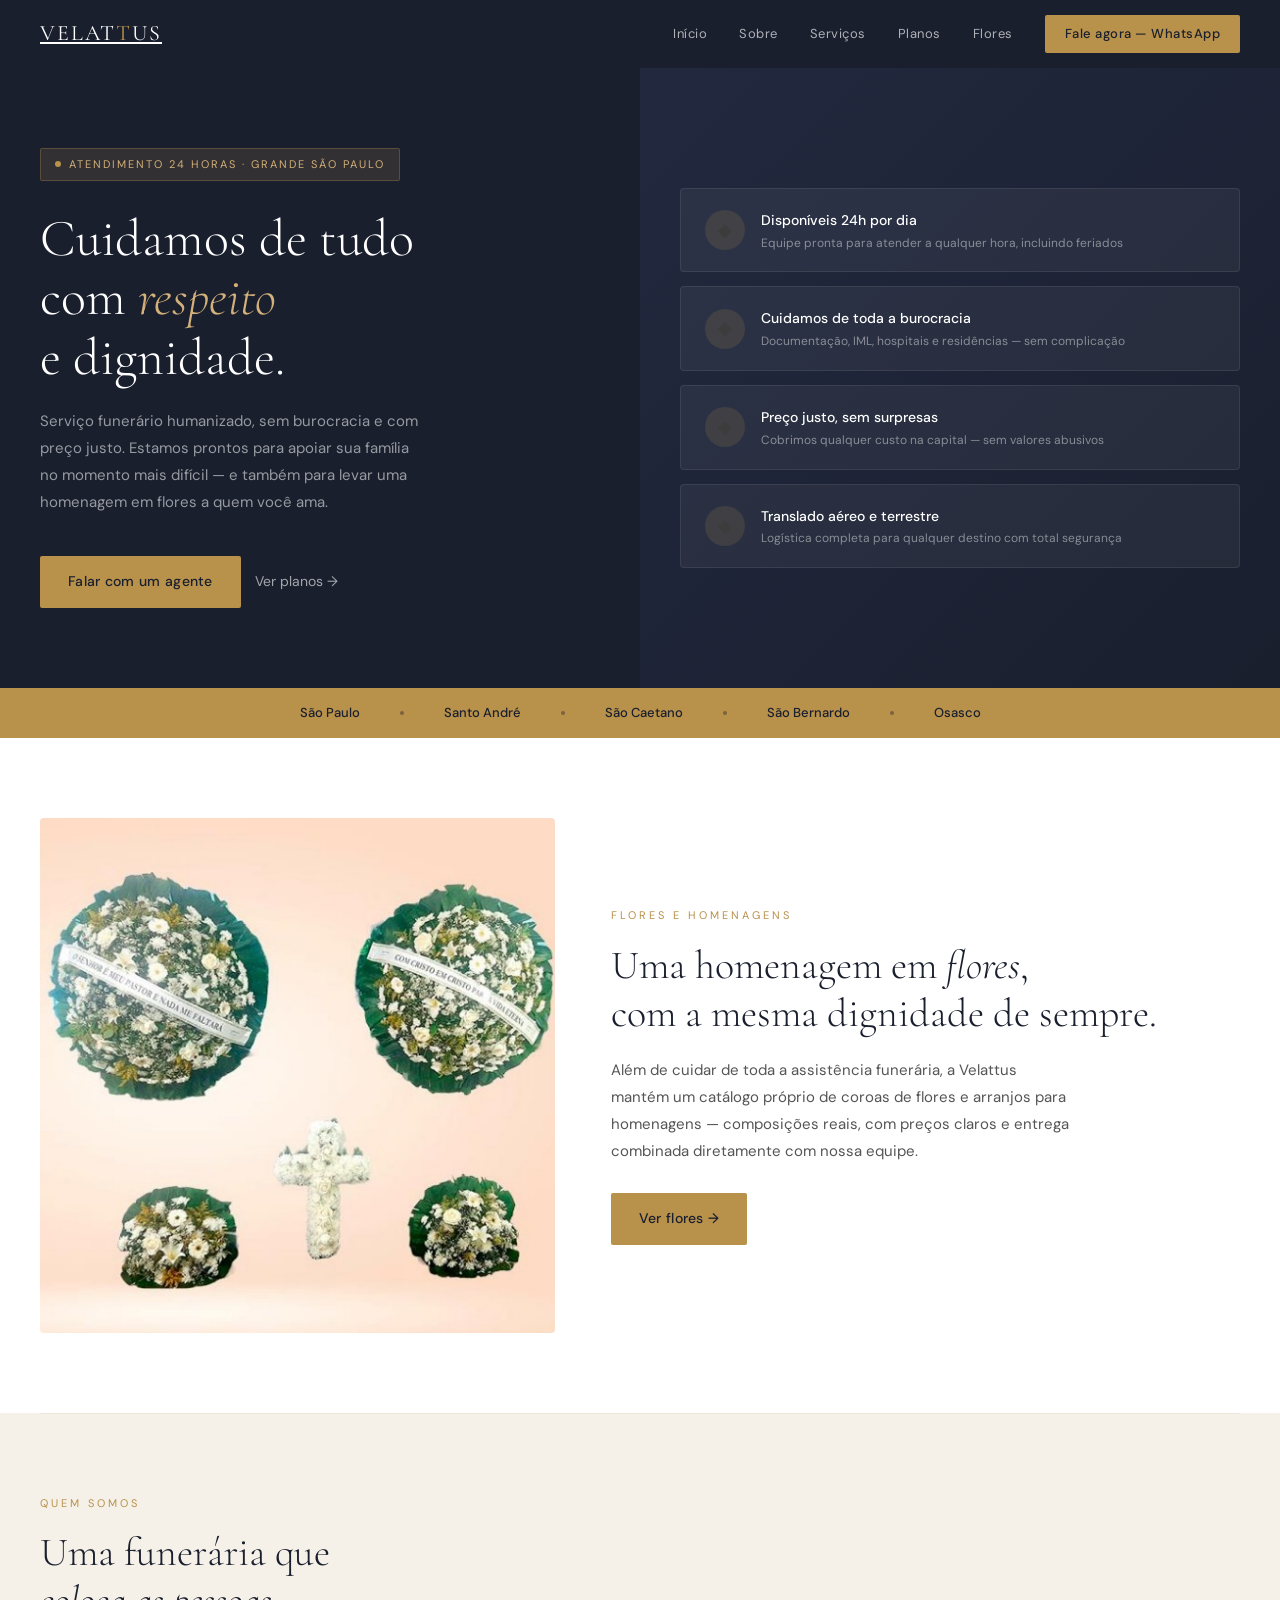
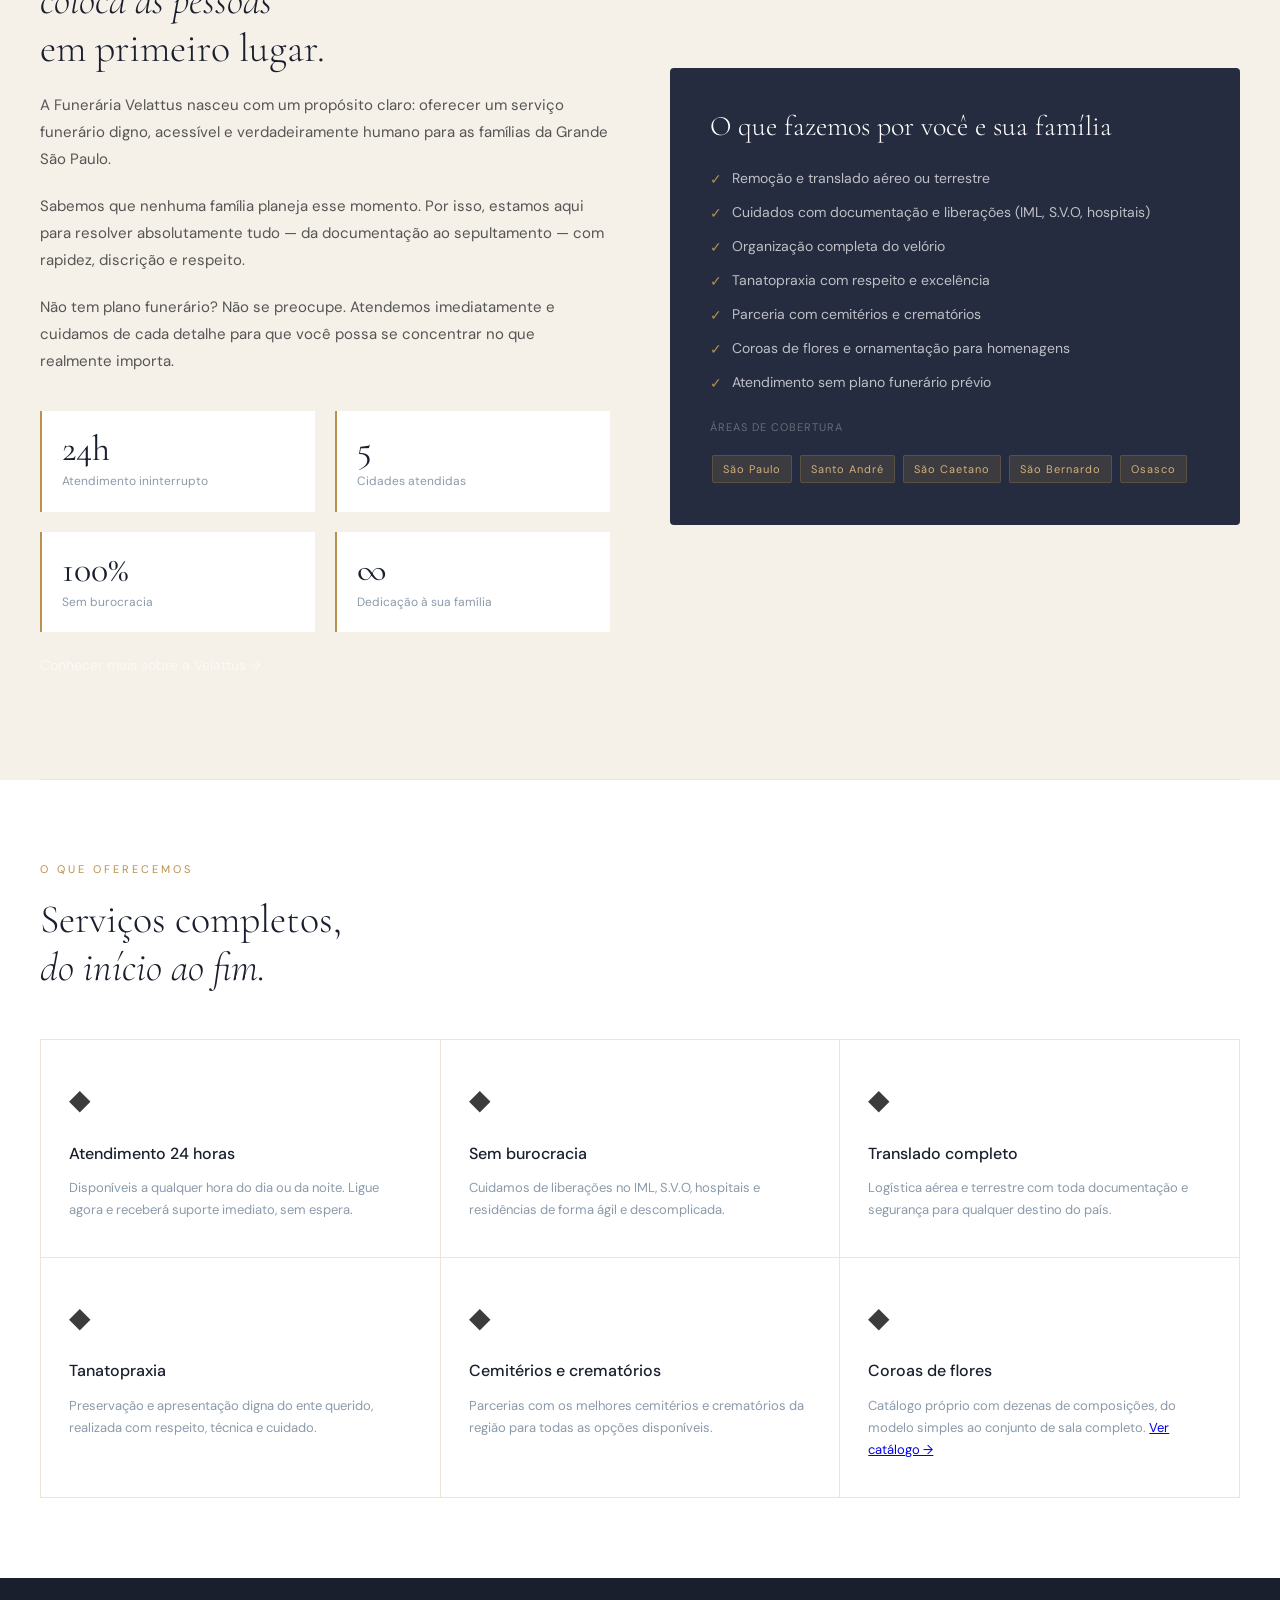
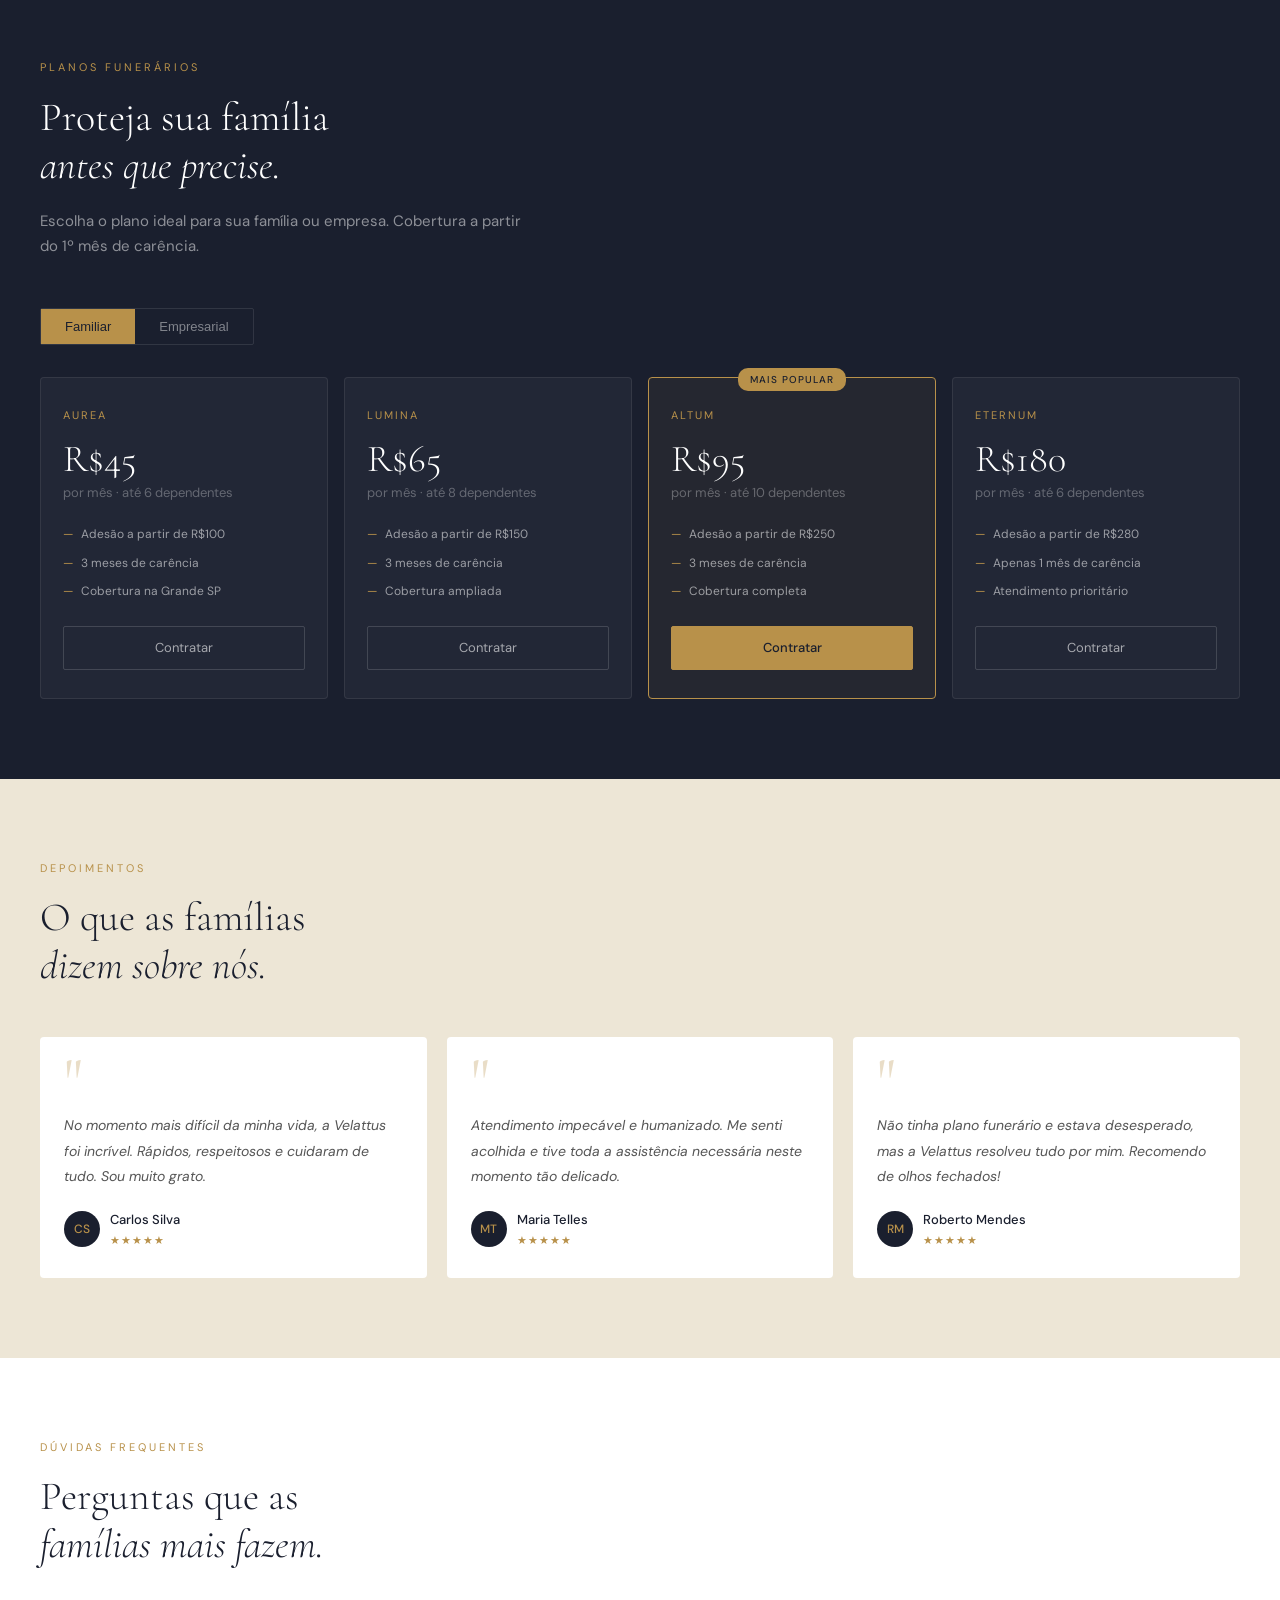
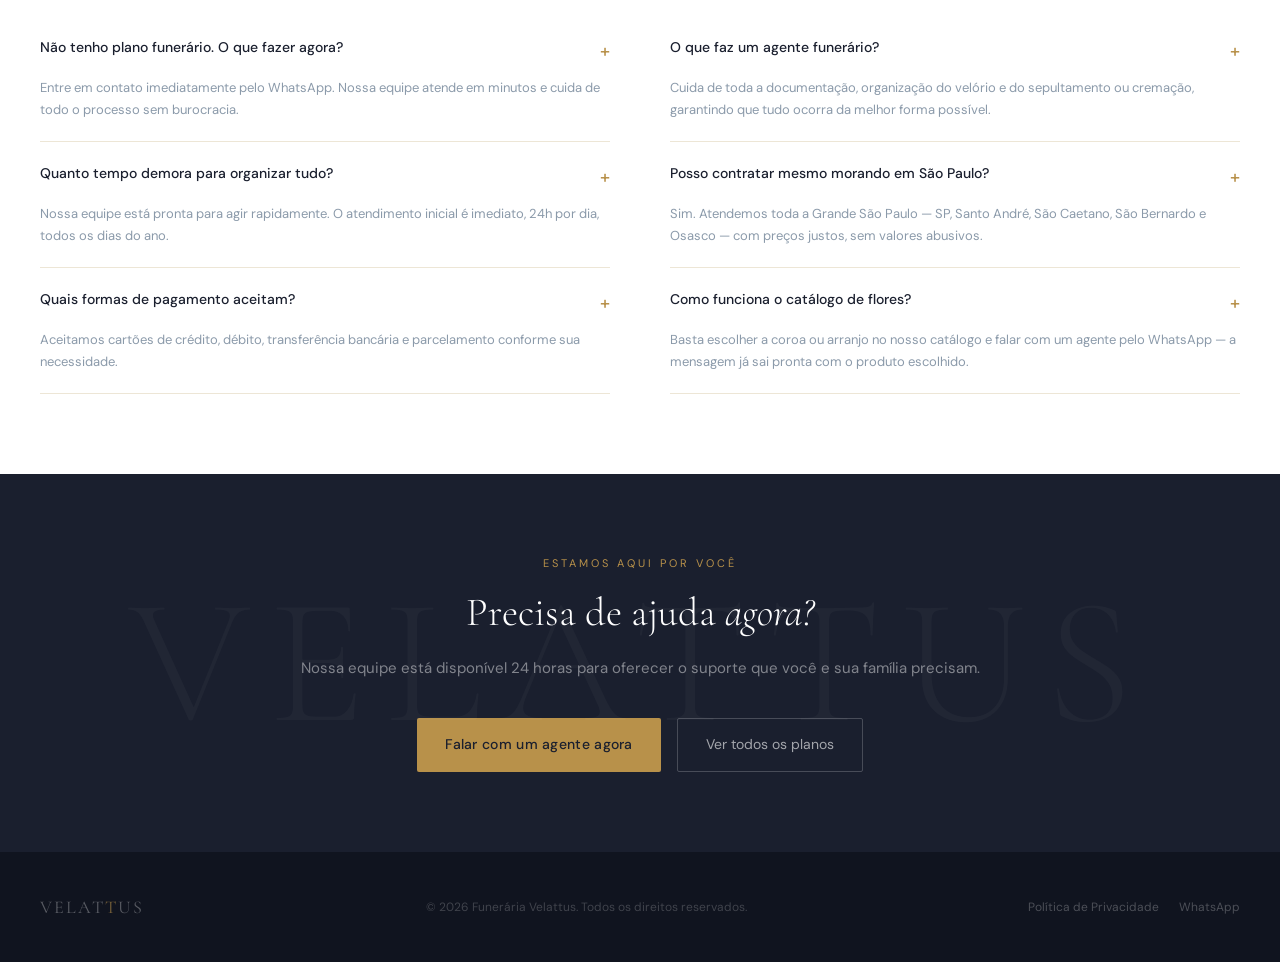
==== index.html @ 04f64bbe "Site Velattus (versão estática)" ====
<!DOCTYPE html>
<html lang="pt-BR">
<head>
  <meta charset="UTF-8">
  <meta name="viewport" content="width=device-width, initial-scale=1.0">
  <link rel="icon" href="/favicon.svg" type="image/svg+xml">
  <title>Funerária Velattus — Assistência Funerária e Flores para Homenagens</title>
  <meta name="description" content="Funerária Velattus: assistência funerária humanizada 24h na Grande São Paulo e catálogo profissional de coroas de flores e homenagens.">
  <link href="https://fonts.googleapis.com/css2?family=Cormorant+Garamond:ital,wght@0,300;0,400;0,500;1,300;1,400&family=DM+Sans:wght@300;400;500&display=swap" rel="stylesheet">
  <link rel="stylesheet" href="style.css">
</head>
<body>

<!-- ==============================
     NAV
     ============================== -->
<nav>
  <a href="index.html" class="nav-logo">Velat<span>t</span>us</a>
  <button class="nav-toggle" aria-label="Abrir menu">☰</button>
  <section class="nav-links">
    <a href="index.html" class="active">Início</a>
    <a href="sobre.html">Sobre</a>
    <a href="index.html#servicos">Serviços</a>
    <a href="index.html#planos">Planos</a>
    <a href="catalogo.html">Flores</a>
    <a href="https://api.whatsapp.com/send/?phone=5511934868348&text=Ol%C3%A1!%20Preciso%20de%20um%20servi%C3%A7o%20funer%C3%A1rio."
       class="nav-cta js-whatsapp" data-numero="principal" data-msg="Olá! Preciso de um serviço funerário.">Fale agora — WhatsApp</a>
  </section>
</nav>

<!-- ==============================
     HERO
     ============================== -->
<section class="hero">
  <section class="hero-left">
    <section class="hero-badge">Atendimento 24 horas · Grande São Paulo</section>
    <h1>Cuidamos de tudo<br>com <em>respeito</em><br>e dignidade.</h1>
    <p class="hero-sub">Serviço funerário humanizado, sem burocracia e com preço justo. Estamos prontos para apoiar sua família no momento mais difícil — e também para levar uma homenagem em flores a quem você ama.</p>
    <section class="hero-actions">
      <a href="https://api.whatsapp.com/send/?phone=5511934868348&text=Ol%C3%A1!%20Preciso%20de%20um%20servi%C3%A7o%20funer%C3%A1rio."
         class="btn-primary js-whatsapp" data-numero="principal" data-msg="Olá! Preciso de um serviço funerário.">
        Falar com um agente
      </a>
      <a href="#planos" class="btn-ghost">Ver planos →</a>
    </section>
  </section>
  <section class="hero-right">
    <section class="info-card">
      <section class="icon">◆</section>
      <section>
        <h4>Disponíveis 24h por dia</h4>
        <p>Equipe pronta para atender a qualquer hora, incluindo feriados</p>
      </section>
    </section>
    <section class="info-card">
      <section class="icon">◆</section>
      <section>
        <h4>Cuidamos de toda a burocracia</h4>
        <p>Documentação, IML, hospitais e residências — sem complicação</p>
      </section>
    </section>
    <section class="info-card">
      <section class="icon">◆</section>
      <section>
        <h4>Preço justo, sem surpresas</h4>
        <p>Cobrimos qualquer custo na capital — sem valores abusivos</p>
      </section>
    </section>
    <section class="info-card">
      <section class="icon">◆</section>
      <section>
        <h4>Translado aéreo e terrestre</h4>
        <p>Logística completa para qualquer destino com total segurança</p>
      </section>
    </section>
  </section>
</section>

<!-- ==============================
     STRIP — Cidades atendidas
     ============================== -->
<section class="strip">
  <section class="strip-item">São Paulo</section>
  <section class="strip-dot"></section>
  <section class="strip-item">Santo André</section>
  <section class="strip-dot"></section>
  <section class="strip-item">São Caetano</section>
  <section class="strip-dot"></section>
  <section class="strip-item">São Bernardo</section>
  <section class="strip-dot"></section>
  <section class="strip-item">Osasco</section>
</section>

<!-- ==============================
     DESTAQUE — FLORES E HOMENAGENS
     ============================== -->
<section class="section flores-destaque">
  <section class="flores-destaque-grid">
    <section class="flores-destaque-img">
      <img src="imagens/conjuntoluxo.jpeg" alt="Coroa de flores Velattus, composição Conjunto Luxo">
    </section>
    <section class="flores-destaque-text">
      <span class="section-label">Flores e homenagens</span>
      <h2 class="section-title">Uma homenagem em <em>flores</em>,<br>com a mesma dignidade de sempre.</h2>
      <p>Além de cuidar de toda a assistência funerária, a Velattus mantém um catálogo próprio de coroas de flores e arranjos para homenagens — composições reais, com preços claros e entrega combinada diretamente com nossa equipe.</p>
      <a href="catalogo.html" class="btn-primary">Ver flores →</a>
    </section>
  </section>
</section>

<section class="divider"></section>

<!-- ==============================
     ABOUT
     ============================== -->
<section class="section" id="sobre-resumo">
  <section class="about-grid">
    <section class="about-text">
      <span class="section-label">Quem somos</span>
      <h2 class="section-title">Uma funerária que<br><em>coloca as pessoas</em><br>em primeiro lugar.</h2>
      <p>A Funerária Velattus nasceu com um propósito claro: oferecer um serviço funerário digno, acessível e verdadeiramente humano para as famílias da Grande São Paulo.</p>
      <p>Sabemos que nenhuma família planeja esse momento. Por isso, estamos aqui para resolver absolutamente tudo — da documentação ao sepultamento — com rapidez, discrição e respeito.</p>
      <p>Não tem plano funerário? Não se preocupe. Atendemos imediatamente e cuidamos de cada detalhe para que você possa se concentrar no que realmente importa.</p>
      <section class="about-stats">
        <section class="stat-box">
          <section class="stat-num">24h</section>
          <section class="stat-label">Atendimento ininterrupto</section>
        </section>
        <section class="stat-box">
          <section class="stat-num">5</section>
          <section class="stat-label">Cidades atendidas</section>
        </section>
        <section class="stat-box">
          <section class="stat-num">100%</section>
          <section class="stat-label">Sem burocracia</section>
        </section>
        <section class="stat-box">
          <section class="stat-num">∞</section>
          <section class="stat-label">Dedicação à sua família</section>
        </section>
      </section>
      <p style="margin-top:20px;"><a href="sobre.html" class="btn-ghost">Conhecer mais sobre a Velattus →</a></p>
    </section>
    <section class="about-visual">
      <h3>O que fazemos por você e sua família</h3>
      <ul class="check-list">
        <li>Remoção e translado aéreo ou terrestre</li>
        <li>Cuidados com documentação e liberações (IML, S.V.O, hospitais)</li>
        <li>Organização completa do velório</li>
        <li>Tanatopraxia com respeito e excelência</li>
        <li>Parceria com cemitérios e crematórios</li>
        <li>Coroas de flores e ornamentação para homenagens</li>
        <li>Atendimento sem plano funerário prévio</li>
      </ul>
      <section>
        <section style="font-size:11px; color: rgba(255,255,255,0.3); letter-spacing: 1px; text-transform: uppercase; margin-bottom: 10px;">Áreas de cobertura</section>
        <section class="areas">
          <span class="coverage-tag">São Paulo</span>
          <span class="coverage-tag">Santo André</span>
          <span class="coverage-tag">São Caetano</span>
          <span class="coverage-tag">São Bernardo</span>
          <span class="coverage-tag">Osasco</span>
        </section>
      </section>
    </section>
  </section>
</section>

<section class="divider"></section>

<!-- ==============================
     SERVICES
     ============================== -->
<section class="section services" id="servicos">
  <span class="section-label">O que oferecemos</span>
  <h2 class="section-title">Serviços completos,<br><em>do início ao fim.</em></h2>
  <section class="services-grid">
    <section class="service-card">
      <span class="service-icon">◆</span>
      <h4>Atendimento 24 horas</h4>
      <p>Disponíveis a qualquer hora do dia ou da noite. Ligue agora e receberá suporte imediato, sem espera.</p>
    </section>
    <section class="service-card">
      <span class="service-icon">◆</span>
      <h4>Sem burocracia</h4>
      <p>Cuidamos de liberações no IML, S.V.O, hospitais e residências de forma ágil e descomplicada.</p>
    </section>
    <section class="service-card">
      <span class="service-icon">◆</span>
      <h4>Translado completo</h4>
      <p>Logística aérea e terrestre com toda documentação e segurança para qualquer destino do país.</p>
    </section>
    <section class="service-card">
      <span class="service-icon">◆</span>
      <h4>Tanatopraxia</h4>
      <p>Preservação e apresentação digna do ente querido, realizada com respeito, técnica e cuidado.</p>
    </section>
    <section class="service-card">
      <span class="service-icon">◆</span>
      <h4>Cemitérios e crematórios</h4>
      <p>Parcerias com os melhores cemitérios e crematórios da região para todas as opções disponíveis.</p>
    </section>
    <section class="service-card">
      <span class="service-icon">◆</span>
      <h4>Coroas de flores</h4>
      <p>Catálogo próprio com dezenas de composições, do modelo simples ao conjunto de sala completo. <a href="catalogo.html">Ver catálogo →</a></p>
    </section>
  </section>
</section>

<!-- ==============================
     PLANS
     ============================== -->
<section class="section plans" id="planos">
  <span class="section-label">Planos funerários</span>
  <h2 class="section-title">Proteja sua família<br><em>antes que precise.</em></h2>
  <p class="plans-intro">Escolha o plano ideal para sua família ou empresa. Cobertura a partir do 1º mês de carência.</p>

  <section class="plans-tabs">
    <button class="tab active" onclick="switchTab('familiar')">Familiar</button>
    <button class="tab" onclick="switchTab('empresarial')">Empresarial</button>
  </section>

  <!-- Planos Familiar -->
  <section id="tab-familiar" class="plans-content active">
    <section class="plans-grid">
      <section class="plan-card">
        <section class="plan-name">Aurea</section>
        <section class="plan-price">R$45</section>
        <section class="plan-period">por mês · até 6 dependentes</section>
        <ul class="plan-features">
          <li>Adesão a partir de R$100</li>
          <li>3 meses de carência</li>
          <li>Cobertura na Grande SP</li>
        </ul>
        <a href="https://api.whatsapp.com/send/?phone=5511980800104&text=Ol%C3%A1!%20Tenho%20interesse%20no%20plano%20Aurea." class="plan-btn js-whatsapp" data-numero="planos" data-msg="Olá! Tenho interesse no plano Aurea.">Contratar</a>
      </section>
      <section class="plan-card">
        <section class="plan-name">Lumina</section>
        <section class="plan-price">R$65</section>
        <section class="plan-period">por mês · até 8 dependentes</section>
        <ul class="plan-features">
          <li>Adesão a partir de R$150</li>
          <li>3 meses de carência</li>
          <li>Cobertura ampliada</li>
        </ul>
        <a href="https://api.whatsapp.com/send/?phone=5511980800104&text=Ol%C3%A1!%20Tenho%20interesse%20no%20plano%20Lumina." class="plan-btn js-whatsapp" data-numero="planos" data-msg="Olá! Tenho interesse no plano Lumina.">Contratar</a>
      </section>
      <section class="plan-card featured">
        <section class="plan-badge">Mais popular</section>
        <section class="plan-name">Altum</section>
        <section class="plan-price">R$95</section>
        <section class="plan-period">por mês · até 10 dependentes</section>
        <ul class="plan-features">
          <li>Adesão a partir de R$250</li>
          <li>3 meses de carência</li>
          <li>Cobertura completa</li>
        </ul>
        <a href="https://api.whatsapp.com/send/?phone=5511980800104&text=Ol%C3%A1!%20Tenho%20interesse%20no%20plano%20Altum." class="plan-btn js-whatsapp" data-numero="planos" data-msg="Olá! Tenho interesse no plano Altum.">Contratar</a>
      </section>
      <section class="plan-card">
        <section class="plan-name">Eternum</section>
        <section class="plan-price">R$180</section>
        <section class="plan-period">por mês · até 6 dependentes</section>
        <ul class="plan-features">
          <li>Adesão a partir de R$280</li>
          <li>Apenas 1 mês de carência</li>
          <li>Atendimento prioritário</li>
        </ul>
        <a href="https://api.whatsapp.com/send/?phone=5511980800104&text=Ol%C3%A1!%20Tenho%20interesse%20no%20plano%20Eternum." class="plan-btn js-whatsapp" data-numero="planos" data-msg="Olá! Tenho interesse no plano Eternum.">Contratar</a>
      </section>
    </section>
  </section>

  <!-- Planos Empresarial -->
  <section id="tab-empresarial" class="plans-content">
    <section class="plans-grid">
      <section class="plan-card featured">
        <section class="plan-badge">Empresarial</section>
        <section class="plan-name">Empresarial</section>
        <section class="plan-price">R$69</section>
        <section class="plan-period">por mês · até 5 dependentes</section>
        <ul class="plan-features">
          <li>3 meses de carência</li>
          <li>Gestão simplificada</li>
          <li>Suporte dedicado à empresa</li>
        </ul>
        <a href="https://api.whatsapp.com/send/?phone=5511980800104&text=Ol%C3%A1!%20Tenho%20interesse%20no%20plano%20Empresarial." class="plan-btn js-whatsapp" data-numero="planos" data-msg="Olá! Tenho interesse no plano Empresarial.">Contratar</a>
      </section>
      <section class="plan-card">
        <section class="plan-name">Bronze</section>
        <section class="plan-price">R$45</section>
        <section class="plan-period">por mês · até 4 dependentes</section>
        <ul class="plan-features">
          <li>Adesão a partir de R$100</li>
          <li>6 meses de carência</li>
          <li>Cobertura básica</li>
        </ul>
        <a href="https://api.whatsapp.com/send/?phone=5511980800104&text=Ol%C3%A1!%20Tenho%20interesse%20no%20plano%20Bronze." class="plan-btn js-whatsapp" data-numero="planos" data-msg="Olá! Tenho interesse no plano Bronze.">Contratar</a>
      </section>
      <section class="plan-card">
        <section class="plan-name">VIP Cremação</section>
        <section class="plan-price">R$250</section>
        <section class="plan-period">por mês · até 4 dependentes</section>
        <ul class="plan-features">
          <li>Sem taxa de adesão</li>
          <li>6 meses de carência</li>
          <li>Cremação incluída</li>
        </ul>
        <a href="https://api.whatsapp.com/send/?phone=5511980800104&text=Ol%C3%A1!%20Tenho%20interesse%20no%20plano%20VIP%20Crema%C3%A7%C3%A3o." class="plan-btn js-whatsapp" data-numero="planos" data-msg="Olá! Tenho interesse no plano VIP Cremação.">Contratar</a>
      </section>
    </section>
  </section>
</section>

<!-- ==============================
     TESTIMONIALS
     ============================== -->
<section class="section testimonials">
  <span class="section-label">Depoimentos</span>
  <h2 class="section-title">O que as famílias<br><em>dizem sobre nós.</em></h2>
  <section class="testimonials-grid">
    <section class="testimonial-card">
      <span class="quote-mark">"</span>
      <p>No momento mais difícil da minha vida, a Velattus foi incrível. Rápidos, respeitosos e cuidaram de tudo. Sou muito grato.</p>
      <section class="testimonial-author">
        <section class="author-avatar">CS</section>
        <section>
          <section class="author-name">Carlos Silva</section>
          <section class="stars">★★★★★</section>
        </section>
      </section>
    </section>
    <section class="testimonial-card">
      <span class="quote-mark">"</span>
      <p>Atendimento impecável e humanizado. Me senti acolhida e tive toda a assistência necessária neste momento tão delicado.</p>
      <section class="testimonial-author">
        <section class="author-avatar">MT</section>
        <section>
          <section class="author-name">Maria Telles</section>
          <section class="stars">★★★★★</section>
        </section>
      </section>
    </section>
    <section class="testimonial-card">
      <span class="quote-mark">"</span>
      <p>Não tinha plano funerário e estava desesperado, mas a Velattus resolveu tudo por mim. Recomendo de olhos fechados!</p>
      <section class="testimonial-author">
        <section class="author-avatar">RM</section>
        <section>
          <section class="author-name">Roberto Mendes</section>
          <section class="stars">★★★★★</section>
        </section>
      </section>
    </section>
  </section>
</section>

<!-- ==============================
     FAQ
     ============================== -->
<section class="section faq">
  <span class="section-label">Dúvidas frequentes</span>
  <h2 class="section-title">Perguntas que as<br><em>famílias mais fazem.</em></h2>
  <section class="faq-grid">
    <section>
      <section class="faq-item">
        <section class="faq-q">Não tenho plano funerário. O que fazer agora?</section>
        <section class="faq-a">Entre em contato imediatamente pelo WhatsApp. Nossa equipe atende em minutos e cuida de todo o processo sem burocracia.</section>
      </section>
      <section class="faq-item">
        <section class="faq-q">Quanto tempo demora para organizar tudo?</section>
        <section class="faq-a">Nossa equipe está pronta para agir rapidamente. O atendimento inicial é imediato, 24h por dia, todos os dias do ano.</section>
      </section>
      <section class="faq-item">
        <section class="faq-q">Quais formas de pagamento aceitam?</section>
        <section class="faq-a">Aceitamos cartões de crédito, débito, transferência bancária e parcelamento conforme sua necessidade.</section>
      </section>
    </section>
    <section>
      <section class="faq-item">
        <section class="faq-q">O que faz um agente funerário?</section>
        <section class="faq-a">Cuida de toda a documentação, organização do velório e do sepultamento ou cremação, garantindo que tudo ocorra da melhor forma possível.</section>
      </section>
      <section class="faq-item">
        <section class="faq-q">Posso contratar mesmo morando em São Paulo?</section>
        <section class="faq-a">Sim. Atendemos toda a Grande São Paulo — SP, Santo André, São Caetano, São Bernardo e Osasco — com preços justos, sem valores abusivos.</section>
      </section>
      <section class="faq-item">
        <section class="faq-q">Como funciona o catálogo de flores?</section>
        <section class="faq-a">Basta escolher a coroa ou arranjo no nosso catálogo e falar com um agente pelo WhatsApp — a mensagem já sai pronta com o produto escolhido.</section>
      </section>
    </section>
  </section>
</section>

<!-- ==============================
     CTA
     ============================== -->
<section class="cta-section">
  <span class="section-label">Estamos aqui por você</span>
  <h2 class="section-title">Precisa de ajuda <em>agora?</em></h2>
  <p class="cta-sub">Nossa equipe está disponível 24 horas para oferecer o suporte que você e sua família precisam.</p>
  <section class="cta-actions">
    <a href="https://api.whatsapp.com/send/?phone=5511934868348&text=Ol%C3%A1!%20Preciso%20de%20ajuda%20agora."
       class="btn-primary js-whatsapp" data-numero="principal" data-msg="Olá! Preciso de ajuda agora.">
      Falar com um agente agora
    </a>
    <a href="#planos" class="btn-outline">Ver todos os planos</a>
  </section>
</section>

<!-- ==============================
     FOOTER
     ============================== -->
<footer>
  <section class="footer-logo">Velat<span>t</span>us</section>
  <section class="footer-text">© 2026 Funerária Velattus. Todos os direitos reservados.</section>
  <section class="footer-links">
    <a href="#">Política de Privacidade</a>
    <a href="https://api.whatsapp.com/send/?phone=5511934868348" class="js-whatsapp" data-numero="principal" data-msg="Olá!">WhatsApp</a>
  </section>
</footer>

<script src="mobile-nav.js"></script>
<script src="js/site.js"></script>
<script src="script.js"></script>
</body>
</html>
---- style.css ----
/* =========================================
   FUNERÁRIA VELATTUS — Estilos
   ========================================= */

*, *::before, *::after {
  box-sizing: border-box;
  margin: 0;
  padding: 0;
}

/* ---- Variáveis de cor ---- */
:root {
  --navy: #1a1f2e;
  --navy-mid: #252c3f;
  --gold: #b8914a;
  --gold-light: #d4b07a;
  --cream: #f5f0e8;
  --cream-dark: #ede6d6;
  --slate: #8b9aaa;
  --white: #ffffff;
  --text-body: #3c3c3c;
}

body {
  font-family: 'DM Sans', sans-serif;
  background: var(--cream);
  color: var(--text-body);
  font-size: 15px;
  line-height: 1.7;
}

/* ---- NAV ---- */
nav {
  background: var(--navy);
  padding: 0 40px;
  display: flex;
  align-items: center;
  justify-content: space-between;
  height: 68px;
  position: sticky;
  top: 0;
  z-index: 100;
}

.nav-logo {
  font-family: 'Cormorant Garamond', serif;
  font-size: 22px;
  font-weight: 400;
  color: var(--white);
  letter-spacing: 2px;
  text-transform: uppercase;
}

.nav-logo span { color: var(--gold); }

.nav-toggle {
  display: none;
  background: transparent;
  border: none;
  color: var(--white);
  font-size: 22px;
  cursor: pointer;
}

.nav-links {
  display: flex;
  gap: 32px;
  align-items: center;
}

.nav-links a {
  color: rgba(255,255,255,0.65);
  text-decoration: none;
  font-size: 13px;
  letter-spacing: 0.5px;
  transition: color 0.2s;
}

.nav-links a:hover { color: var(--gold-light); }

.nav-cta {
  background: var(--gold);
  color: var(--navy) !important;
  padding: 8px 20px;
  border-radius: 2px;
  font-weight: 500;
  font-size: 13px !important;
}

/* ---- HERO ---- */
.hero {
  background: var(--navy);
  min-height: 560px;
  display: grid;
  grid-template-columns: 1fr 1fr;
  position: relative;
  overflow: hidden;
}

.hero::before {
  content: '';
  position: absolute;
  top: 0;
  right: 0;
  width: 50%;
  height: 100%;
  background: linear-gradient(135deg, #2a3350 0%, #1a1f2e 100%);
  opacity: 0.5;
}

.hero-left {
  padding: 80px 60px 80px 40px;
  display: flex;
  flex-direction: column;
  justify-content: center;
  position: relative;
  z-index: 2;
}

.hero-badge {
  display: inline-flex;
  align-items: center;
  gap: 8px;
  background: rgba(184,145,74,0.15);
  border: 1px solid rgba(184,145,74,0.3);
  color: var(--gold-light);
  font-size: 11px;
  letter-spacing: 2px;
  text-transform: uppercase;
  padding: 6px 14px;
  border-radius: 2px;
  width: fit-content;
  margin-bottom: 28px;
}

.hero-badge::before {
  content: '';
  width: 6px;
  height: 6px;
  border-radius: 50%;
  background: var(--gold);
  animation: pulse 2s infinite;
}

@keyframes pulse {
  0%, 100% { opacity: 1; }
  50% { opacity: 0.4; }
}

.hero h1 {
  font-family: 'Cormorant Garamond', serif;
  font-size: 52px;
  font-weight: 300;
  color: var(--white);
  line-height: 1.15;
  margin-bottom: 20px;
}

.hero h1 em {
  font-style: italic;
  color: var(--gold-light);
}

.hero-sub {
  color: rgba(255,255,255,0.55);
  font-size: 15px;
  max-width: 380px;
  margin-bottom: 40px;
  line-height: 1.8;
}

.hero-actions {
  display: flex;
  gap: 14px;
  align-items: center;
}

.btn-primary {
  background: var(--gold);
  color: var(--navy);
  padding: 14px 28px;
  border-radius: 2px;
  font-size: 14px;
  font-weight: 500;
  text-decoration: none;
  letter-spacing: 0.3px;
  display: inline-flex;
  align-items: center;
  gap: 8px;
  transition: background 0.2s;
}

.btn-primary:hover { background: var(--gold-light); }

.btn-ghost {
  color: rgba(255,255,255,0.6);
  font-size: 14px;
  text-decoration: none;
  display: inline-flex;
  align-items: center;
  gap: 6px;
  transition: color 0.2s;
}

.btn-ghost:hover { color: var(--white); }

.hero-right {
  display: flex;
  flex-direction: column;
  justify-content: center;
  align-items: flex-start;
  padding: 60px 40px;
  position: relative;
  z-index: 2;
  gap: 14px;
}

.info-card {
  background: rgba(255,255,255,0.05);
  border: 1px solid rgba(255,255,255,0.08);
  border-radius: 4px;
  padding: 20px 24px;
  width: 100%;
  display: flex;
  align-items: center;
  gap: 16px;
}

.info-card .icon {
  width: 40px;
  height: 40px;
  background: rgba(184,145,74,0.15);
  border-radius: 50%;
  display: flex;
  align-items: center;
  justify-content: center;
  font-size: 18px;
  flex-shrink: 0;
}

.info-card h4 {
  font-size: 14px;
  font-weight: 500;
  color: var(--white);
  margin-bottom: 2px;
}

.info-card p {
  font-size: 12px;
  color: rgba(255,255,255,0.45);
  line-height: 1.4;
}

/* ---- STRIP ---- */
.strip {
  background: var(--gold);
  padding: 14px 40px;
  display: flex;
  justify-content: center;
  align-items: center;
  gap: 40px;
}

.strip-item {
  display: flex;
  align-items: center;
  gap: 8px;
  font-size: 13px;
  font-weight: 500;
  color: var(--navy);
}

.strip-dot {
  width: 4px;
  height: 4px;
  background: var(--navy);
  border-radius: 50%;
  opacity: 0.4;
}

/* ---- SEÇÕES GERAIS ---- */
.section { padding: 80px 40px; }

.section-label {
  font-size: 11px;
  letter-spacing: 3px;
  text-transform: uppercase;
  color: var(--gold);
  margin-bottom: 16px;
  display: block;
}

.section-title {
  font-family: 'Cormorant Garamond', serif;
  font-size: 40px;
  font-weight: 300;
  color: var(--navy);
  line-height: 1.2;
  margin-bottom: 20px;
}

.section-title em { font-style: italic; }

/* ---- ABOUT ---- */
.about-grid {
  display: grid;
  grid-template-columns: 1fr 1fr;
  gap: 60px;
  align-items: center;
}

.about-text p {
  color: #555;
  margin-bottom: 20px;
  font-size: 15px;
  line-height: 1.8;
}

.about-stats {
  display: grid;
  grid-template-columns: 1fr 1fr;
  gap: 20px;
  margin-top: 36px;
}

.stat-box {
  padding: 20px;
  border-left: 2px solid var(--gold);
  background: var(--white);
}

.stat-num {
  font-family: 'Cormorant Garamond', serif;
  font-size: 36px;
  font-weight: 400;
  color: var(--navy);
  line-height: 1;
}

.stat-label {
  font-size: 12px;
  color: var(--slate);
  margin-top: 4px;
}

.about-visual {
  background: var(--navy-mid);
  border-radius: 4px;
  padding: 40px;
  color: var(--white);
  display: flex;
  flex-direction: column;
  gap: 24px;
}

.about-visual h3 {
  font-family: 'Cormorant Garamond', serif;
  font-size: 28px;
  font-weight: 300;
  line-height: 1.3;
}

.check-list {
  list-style: none;
  display: flex;
  flex-direction: column;
  gap: 12px;
}

.check-list li {
  display: flex;
  align-items: flex-start;
  gap: 10px;
  font-size: 14px;
  color: rgba(255,255,255,0.7);
  line-height: 1.5;
}

.check-list li::before {
  content: '✓';
  color: var(--gold);
  font-weight: 500;
  flex-shrink: 0;
  margin-top: 1px;
}

.coverage-tag {
  background: rgba(184,145,74,0.15);
  border: 1px solid rgba(184,145,74,0.25);
  color: var(--gold-light);
  font-size: 11px;
  letter-spacing: 1px;
  padding: 4px 10px;
  border-radius: 2px;
  display: inline-block;
  margin: 2px;
}

/* ---- SERVICES ---- */
.services { background: var(--white); }

.services-grid {
  display: grid;
  grid-template-columns: repeat(3, 1fr);
  gap: 1px;
  background: var(--cream-dark);
  margin-top: 48px;
  border: 1px solid var(--cream-dark);
}

.service-card {
  background: var(--white);
  padding: 36px 28px;
  transition: background 0.2s;
}

.service-card:hover { background: #fafaf7; }

.service-icon {
  font-size: 28px;
  margin-bottom: 16px;
  display: block;
}

.service-card h4 {
  font-size: 16px;
  font-weight: 500;
  color: var(--navy);
  margin-bottom: 10px;
}

.service-card p {
  font-size: 13px;
  color: var(--slate);
  line-height: 1.7;
}

/* ---- PLANS ---- */
.plans { background: var(--navy); }
.plans .section-title { color: var(--white); }

.plans-intro {
  color: rgba(255,255,255,0.5);
  max-width: 500px;
  margin-top: 12px;
  margin-bottom: 48px;
}

.plans-tabs {
  display: flex;
  gap: 0;
  margin-bottom: 32px;
  border: 1px solid rgba(255,255,255,0.1);
  border-radius: 2px;
  width: fit-content;
}

.tab {
  padding: 10px 24px;
  font-size: 13px;
  color: rgba(255,255,255,0.45);
  cursor: pointer;
  transition: all 0.2s;
  background: transparent;
  border: none;
}

.tab.active {
  background: var(--gold);
  color: var(--navy);
  font-weight: 500;
}

.plans-grid {
  display: grid;
  grid-template-columns: repeat(4, 1fr);
  gap: 16px;
}

.plan-card {
  background: rgba(255,255,255,0.04);
  border: 1px solid rgba(255,255,255,0.08);
  border-radius: 4px;
  padding: 28px 22px;
  transition: border-color 0.2s;
  cursor: pointer;
}

.plan-card:hover { border-color: rgba(184,145,74,0.3); }

.plan-card.featured {
  border-color: var(--gold);
  background: rgba(184,145,74,0.07);
  position: relative;
}

.plan-badge {
  position: absolute;
  top: -10px;
  left: 50%;
  transform: translateX(-50%);
  background: var(--gold);
  color: var(--navy);
  font-size: 10px;
  font-weight: 500;
  letter-spacing: 1px;
  text-transform: uppercase;
  padding: 3px 12px;
  border-radius: 10px;
  white-space: nowrap;
}

.plan-name {
  font-size: 11px;
  letter-spacing: 2px;
  text-transform: uppercase;
  color: var(--gold);
  margin-bottom: 16px;
}

.plan-price {
  font-family: 'Cormorant Garamond', serif;
  font-size: 38px;
  font-weight: 300;
  color: var(--white);
  line-height: 1;
  margin-bottom: 4px;
}

.plan-period {
  font-size: 13px;
  color: rgba(255,255,255,0.3);
  margin-bottom: 20px;
}

.plan-features {
  list-style: none;
  display: flex;
  flex-direction: column;
  gap: 8px;
  margin-bottom: 24px;
}

.plan-features li {
  font-size: 12px;
  color: rgba(255,255,255,0.55);
  display: flex;
  gap: 8px;
  align-items: flex-start;
}

.plan-features li::before {
  content: '—';
  color: var(--gold);
  flex-shrink: 0;
}

.plan-btn {
  width: 100%;
  padding: 10px;
  border: 1px solid rgba(255,255,255,0.15);
  background: transparent;
  color: rgba(255,255,255,0.6);
  font-size: 13px;
  border-radius: 2px;
  cursor: pointer;
  transition: all 0.2s;
  text-align: center;
  text-decoration: none;
  display: block;
}

.plan-btn:hover,
.plan-card.featured .plan-btn {
  background: var(--gold);
  border-color: var(--gold);
  color: var(--navy);
  font-weight: 500;
}

/* Alternância de abas dos planos */
.plans-content { display: none; }
.plans-content.active { display: block; }

/* ---- TESTIMONIALS ---- */
.testimonials { background: var(--cream-dark); }

.testimonials-grid {
  display: grid;
  grid-template-columns: repeat(3, 1fr);
  gap: 20px;
  margin-top: 48px;
}

.testimonial-card {
  background: var(--white);
  padding: 28px 24px;
  border-radius: 4px;
  position: relative;
}

.quote-mark {
  font-family: 'Cormorant Garamond', serif;
  font-size: 64px;
  color: var(--gold);
  opacity: 0.3;
  line-height: 0.5;
  margin-bottom: 16px;
  display: block;
}

.testimonial-card p {
  font-size: 14px;
  color: #555;
  font-style: italic;
  line-height: 1.8;
  margin-bottom: 20px;
}

.testimonial-author {
  display: flex;
  align-items: center;
  gap: 10px;
}

.author-avatar {
  width: 36px;
  height: 36px;
  border-radius: 50%;
  background: var(--navy);
  display: flex;
  align-items: center;
  justify-content: center;
  font-size: 12px;
  font-weight: 500;
  color: var(--gold);
}

.author-name {
  font-size: 13px;
  font-weight: 500;
  color: var(--navy);
}

.stars {
  color: var(--gold);
  font-size: 11px;
  letter-spacing: 1px;
}

/* ---- FAQ ---- */
.faq { background: var(--white); }

.faq-grid {
  display: grid;
  grid-template-columns: 1fr 1fr;
  gap: 0 60px;
  margin-top: 48px;
}

.faq-item {
  border-bottom: 1px solid var(--cream-dark);
  padding: 20px 0;
}

.faq-q {
  font-size: 14px;
  font-weight: 500;
  color: var(--navy);
  margin-bottom: 10px;
  display: flex;
  justify-content: space-between;
  align-items: flex-start;
  gap: 12px;
  cursor: pointer;
}

.faq-q::after {
  content: '+';
  color: var(--gold);
  font-size: 18px;
  flex-shrink: 0;
}

.faq-a {
  font-size: 13px;
  color: var(--slate);
  line-height: 1.7;
}

/* ---- CTA ---- */
.cta-section {
  background: var(--navy);
  padding: 80px 40px;
  text-align: center;
  position: relative;
  overflow: hidden;
}

.cta-section::before {
  content: 'VELATTUS';
  position: absolute;
  font-family: 'Cormorant Garamond', serif;
  font-size: 180px;
  font-weight: 300;
  color: rgba(255,255,255,0.03);
  top: 50%;
  left: 50%;
  transform: translate(-50%, -50%);
  white-space: nowrap;
  pointer-events: none;
  letter-spacing: 20px;
}

.cta-section .section-title { color: var(--white); }

.cta-sub {
  color: rgba(255,255,255,0.45);
  margin: 12px 0 36px;
}

.cta-actions {
  display: flex;
  justify-content: center;
  gap: 16px;
  flex-wrap: wrap;
}

.btn-outline {
  padding: 14px 28px;
  border: 1px solid rgba(255,255,255,0.2);
  color: rgba(255,255,255,0.6);
  border-radius: 2px;
  font-size: 14px;
  text-decoration: none;
  transition: all 0.2s;
}

.btn-outline:hover {
  border-color: rgba(255,255,255,0.4);
  color: var(--white);
}

/* ---- FOOTER ---- */
footer {
  background: #10141f;
  padding: 40px;
  display: flex;
  justify-content: space-between;
  align-items: center;
}

.footer-logo {
  font-family: 'Cormorant Garamond', serif;
  font-size: 18px;
  color: rgba(255,255,255,0.3);
  letter-spacing: 2px;
  text-transform: uppercase;
}

.footer-logo span {
  color: var(--gold);
  opacity: 0.6;
}

.footer-text {
  font-size: 12px;
  color: rgba(255,255,255,0.2);
}

.footer-links {
  display: flex;
  gap: 20px;
}

.footer-links a {
  font-size: 12px;
  color: rgba(255,255,255,0.25);
  text-decoration: none;
}

.footer-links a:hover { color: rgba(255,255,255,0.5); }

/* ---- UTILITÁRIOS ---- */
.divider {
  height: 1px;
  background: var(--cream-dark);
  margin: 0 40px;
}

.areas {
  margin-top: 16px;
  display: flex;
  flex-wrap: wrap;
  gap: 4px;
}

/* ---- RESPONSIVE: mobile-first ---- */
@media (max-width: 1024px) {
  .hero {
    min-height: auto;
    grid-template-columns: 1fr;
  }
  .hero-left {
    padding: 48px 20px 30px;
  }
  .hero-right {
    padding: 20px 20px 40px;
  }
  .about-grid,
  .services-grid,
  .plans-grid,
  .testimonials-grid,
  .faq-grid {
    grid-template-columns: 1fr;
  }
  .section {
    padding: 60px 20px;
  }
  .strip {
    flex-wrap: wrap;
    gap: 12px;
    padding: 14px 20px;
  }
  .footer {
    flex-direction: column;
    align-items: flex-start;
    text-align: left;
    padding: 30px 20px;
  }
  .divider {
    margin: 0 20px;
  }
}

@media (max-width: 768px) {
  nav {
    padding: 0 20px;
  }
  .nav-toggle {
    display: block;
  }
  .nav-links {
    display: none;
  }
  .nav-links.open {
    display: flex;
    flex-direction: column;
    position: absolute;
    top: 68px;
    left: 0;
    right: 0;
    background: var(--navy);
    padding: 12px 20px;
    gap: 12px;
    z-index: 99;
    align-items: flex-start;
  }
  .nav-links.open a {
    color: rgba(255,255,255,0.95);
    padding: 10px 0;
  }
  .nav-links.open a.nav-cta {
    width: 100%;
    text-align: center;
    padding: 12px 14px;
    border-radius: 4px;
  }
  .hero {
    padding-bottom: 20px;
  }
  .hero-left,
  .hero-right {
    width: 100%;
  }
  .hero-actions,
  .cta-actions,
  .plans-tabs {
    flex-direction: column;
    align-items: stretch;
  }
  .btn-primary,
  .btn-ghost,
  .plan-btn {
    width: 100%;
    justify-content: center;
  }
  .info-card {
    flex-direction: column;
    align-items: flex-start;
  }
  .about-visual {
    padding: 30px;
  }
  .faq-q {
    flex-direction: column;
    align-items: flex-start;
  }
  .cta-section {
    padding: 60px 20px;
  }
}

@media (max-width: 480px) {
  .hero-left {
    padding: 36px 16px 24px;
  }
  .hero h1 {
    font-size: 36px;
  }
  .hero-sub,
  .plans-intro,
  .testimonial-card p,
  .about-text p {
    font-size: 14px;
  }
  .section-title {
    font-size: 32px;
  }
  .plan-price {
    font-size: 32px;
  }
}

/* ---- DESTAQUE: FLORES E HOMENAGENS (home) ---- */
.flores-destaque { background: var(--white); }

.flores-destaque-grid {
  display: grid;
  grid-template-columns: 0.9fr 1.1fr;
  gap: 56px;
  align-items: center;
}

.flores-destaque-img {
  aspect-ratio: 1;
  border-radius: 4px;
  overflow: hidden;
  background: var(--cream-dark);
}

.flores-destaque-img img {
  width: 100%;
  height: 100%;
  object-fit: cover;
  display: block;
}

.flores-destaque-text p {
  color: #555;
  font-size: 15px;
  line-height: 1.8;
  margin-bottom: 28px;
  max-width: 460px;
}

@media (max-width: 1024px) {
  .flores-destaque-grid {
    grid-template-columns: 1fr;
    gap: 28px;
  }
  .flores-destaque-img { aspect-ratio: 16/9; }
}
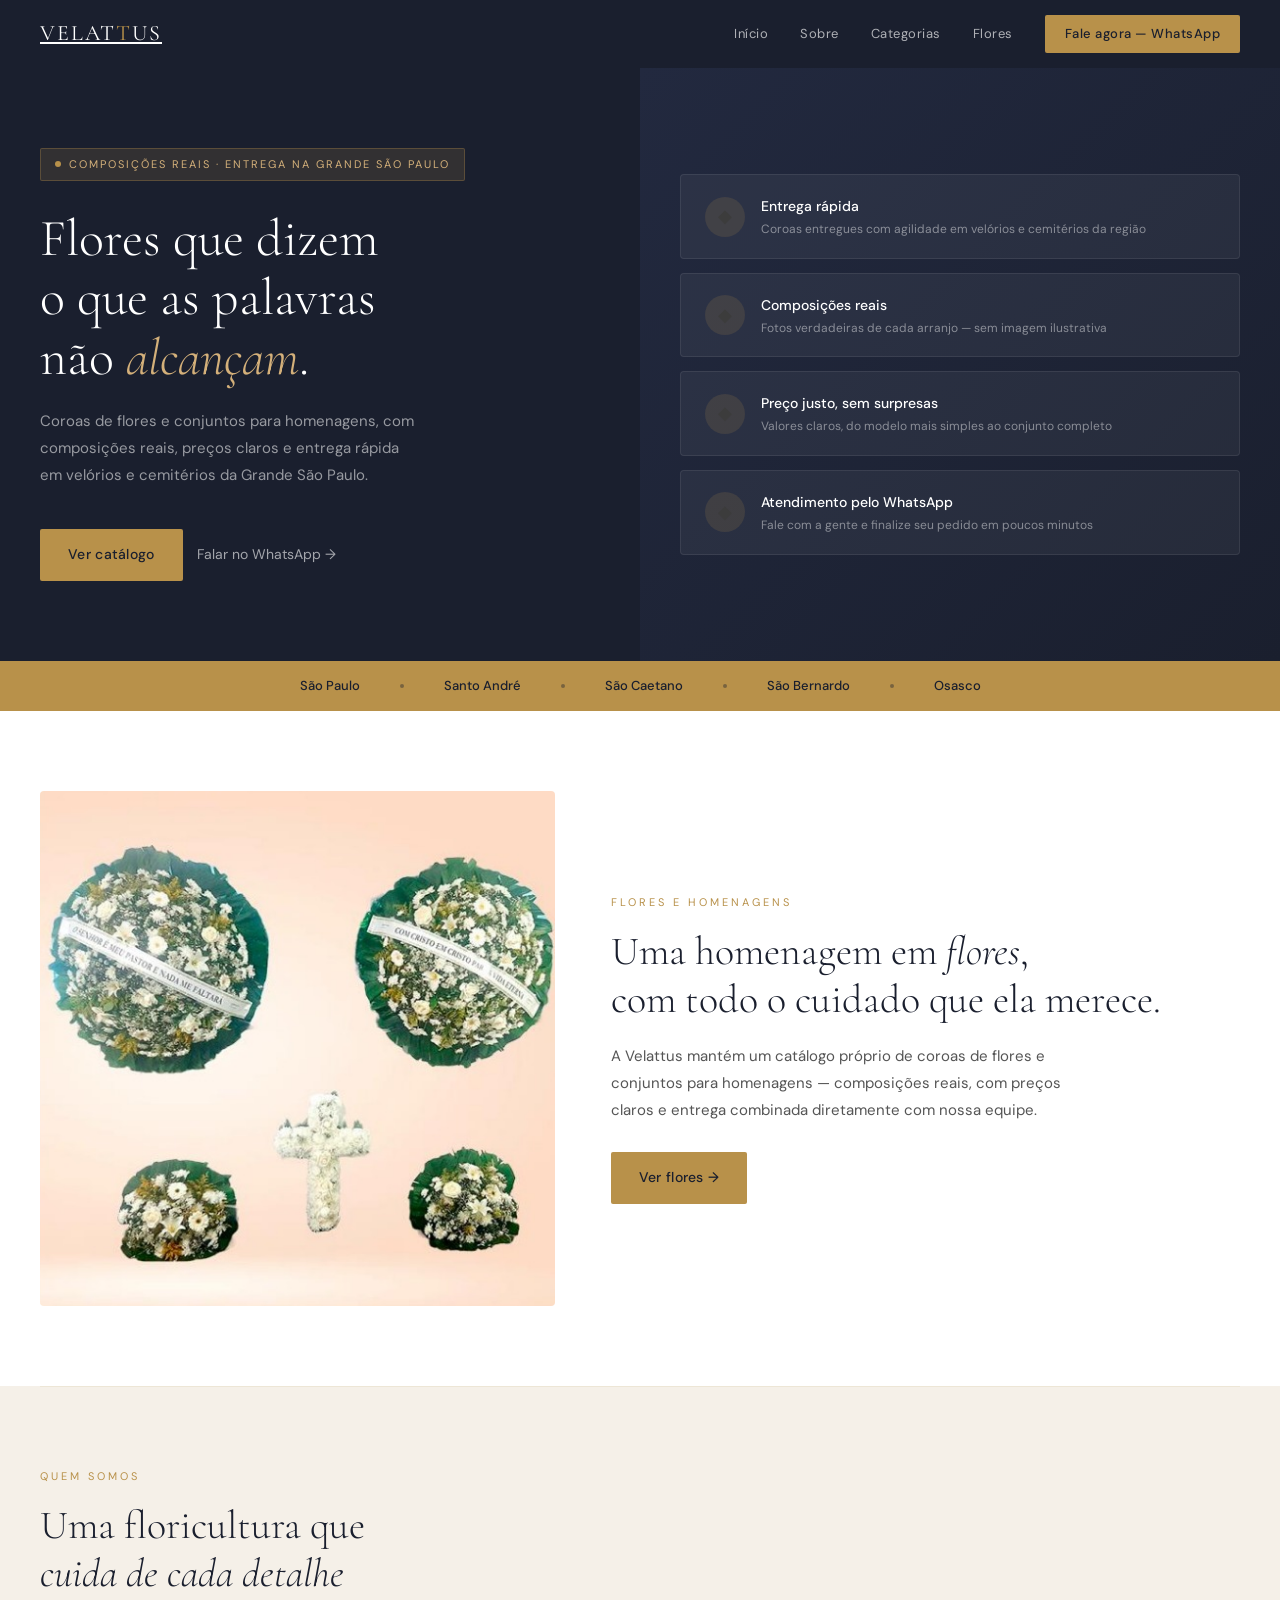
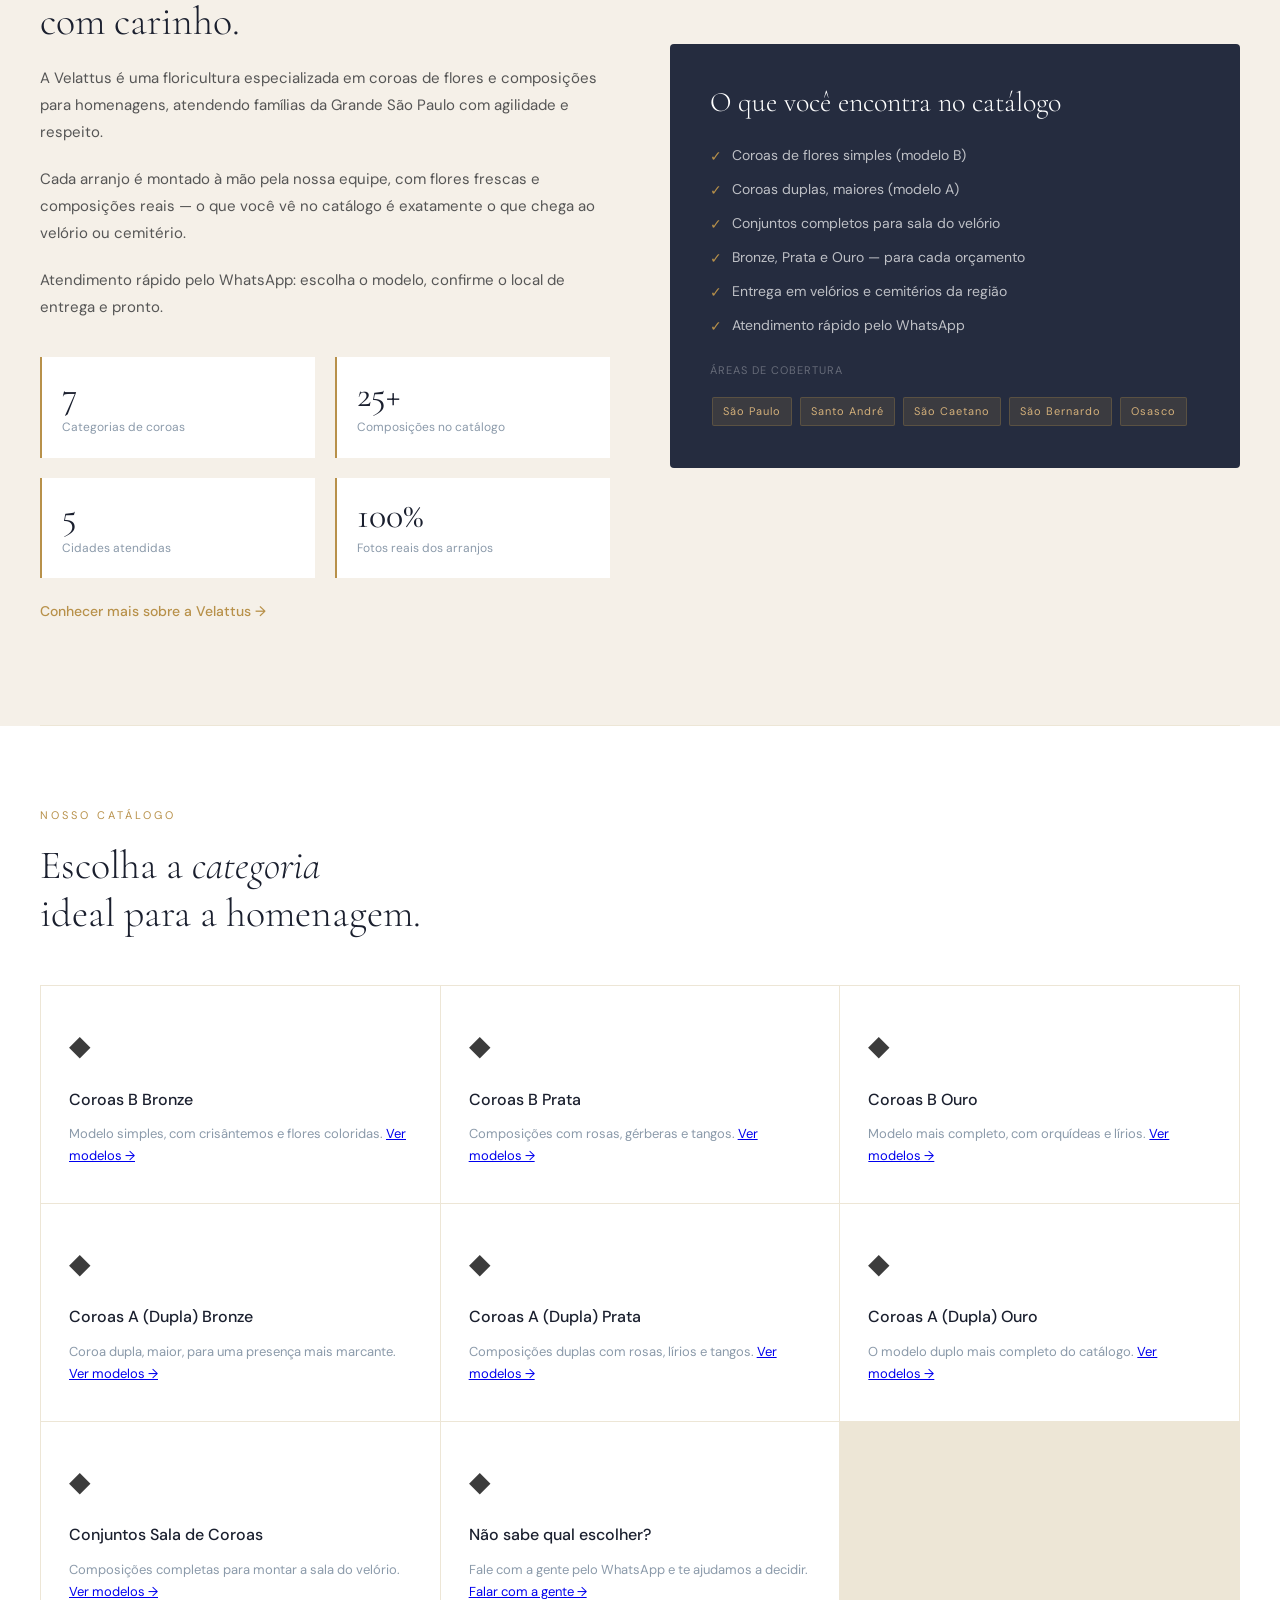
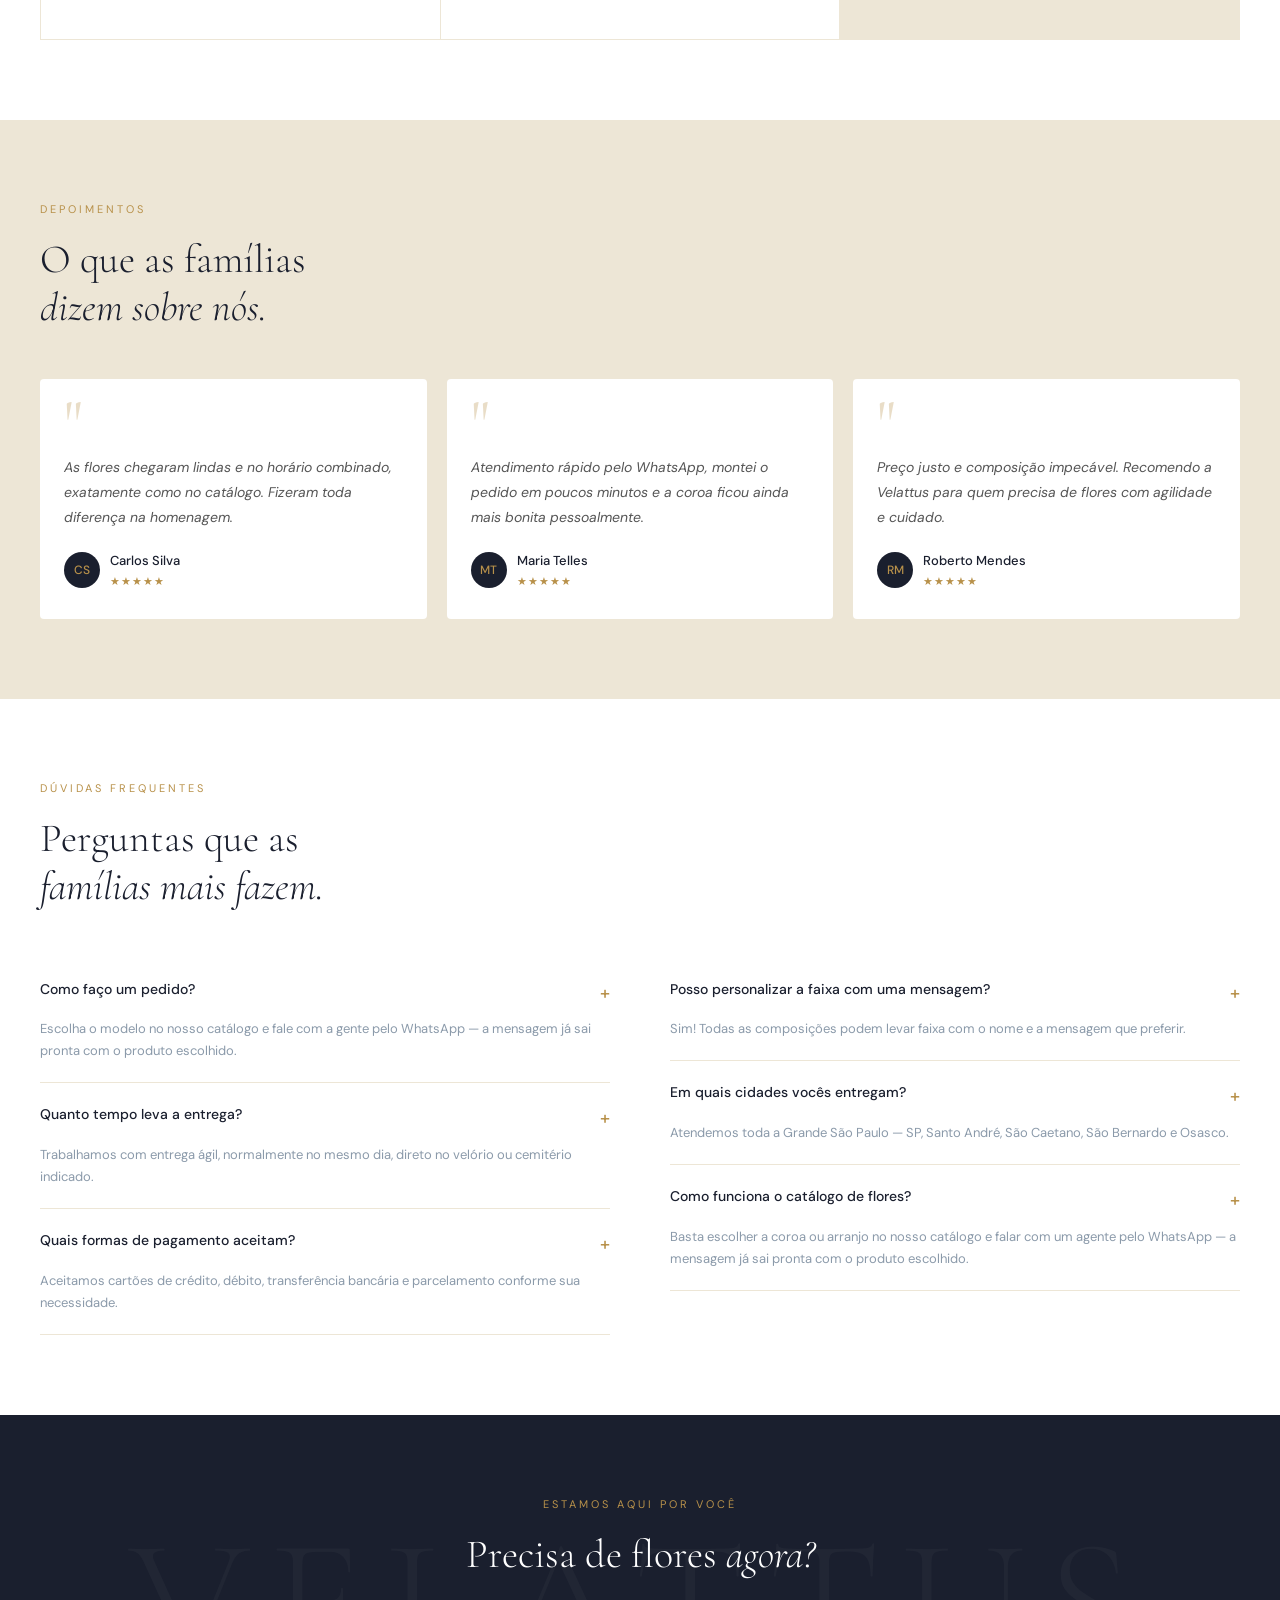
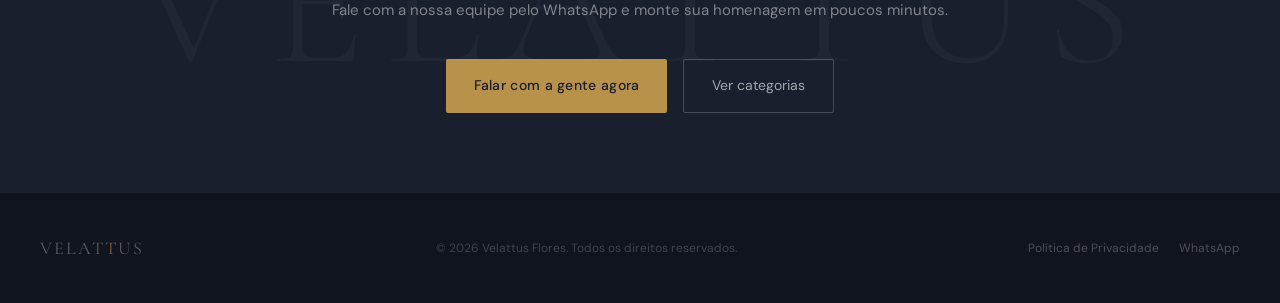
==== commit 13ed73da: "Add files via upload" ====
--- a/index.html
+++ b/index.html
@@ -4,8 +4,18 @@
   <meta charset="UTF-8">
   <meta name="viewport" content="width=device-width, initial-scale=1.0">
   <link rel="icon" href="/favicon.svg" type="image/svg+xml">
-  <title>Funerária Velattus — Assistência Funerária e Flores para Homenagens</title>
-  <meta name="description" content="Funerária Velattus: assistência funerária humanizada 24h na Grande São Paulo e catálogo profissional de coroas de flores e homenagens.">
+  <title>Velattus Flores — Coroas de Flores e Homenagens em SP</title>
+  <meta name="description" content="Velattus Flores: coroas de flores e conjuntos para homenagens na Grande São Paulo, com composições reais, preços claros e entrega rápida.">
+  <meta property="og:type" content="website">
+  <meta property="og:url" content="https://www.floresvelattus.com.br/">
+  <meta property="og:title" content="Velattus Flores — Coroas de Flores e Homenagens em SP">
+  <meta property="og:description" content="Coroas de flores e conjuntos para homenagens na Grande São Paulo, com composições reais, preços claros e entrega rápida.">
+  <meta property="og:image" content="https://www.floresvelattus.com.br/imagens/conjuntoluxo.jpeg">
+  <meta property="og:locale" content="pt_BR">
+  <meta name="twitter:card" content="summary_large_image">
+  <meta name="twitter:title" content="Velattus Flores — Coroas de Flores e Homenagens em SP">
+  <meta name="twitter:description" content="Coroas de flores e conjuntos para homenagens na Grande São Paulo, com composições reais, preços claros e entrega rápida.">
+  <meta name="twitter:image" content="https://www.floresvelattus.com.br/imagens/conjuntoluxo.jpeg">
   <link href="https://fonts.googleapis.com/css2?family=Cormorant+Garamond:ital,wght@0,300;0,400;0,500;1,300;1,400&family=DM+Sans:wght@300;400;500&display=swap" rel="stylesheet">
   <link rel="stylesheet" href="style.css">
 </head>
@@ -20,11 +30,10 @@
   <section class="nav-links">
     <a href="index.html" class="active">Início</a>
     <a href="sobre.html">Sobre</a>
-    <a href="index.html#servicos">Serviços</a>
-    <a href="index.html#planos">Planos</a>
+    <a href="index.html#categorias">Categorias</a>
     <a href="catalogo.html">Flores</a>
-    <a href="https://api.whatsapp.com/send/?phone=5511934868348&text=Ol%C3%A1!%20Preciso%20de%20um%20servi%C3%A7o%20funer%C3%A1rio."
-       class="nav-cta js-whatsapp" data-numero="principal" data-msg="Olá! Preciso de um serviço funerário.">Fale agora — WhatsApp</a>
+    <a href="https://api.whatsapp.com/send/?phone=5511916991439&text=Ol%C3%A1!%20Gostaria%20de%20fazer%20um%20pedido%20de%20flores."
+       class="nav-cta js-whatsapp" data-numero="principal" data-msg="Olá! Gostaria de fazer um pedido de flores.">Fale agora — WhatsApp</a>
   </section>
 </nav>
 
@@ -33,44 +42,44 @@
      ============================== -->
 <section class="hero">
   <section class="hero-left">
-    <section class="hero-badge">Atendimento 24 horas · Grande São Paulo</section>
-    <h1>Cuidamos de tudo<br>com <em>respeito</em><br>e dignidade.</h1>
-    <p class="hero-sub">Serviço funerário humanizado, sem burocracia e com preço justo. Estamos prontos para apoiar sua família no momento mais difícil — e também para levar uma homenagem em flores a quem você ama.</p>
+    <section class="hero-badge">Composições reais · Entrega na Grande São Paulo</section>
+    <h1>Flores que dizem<br>o que as palavras<br>não <em>alcançam</em>.</h1>
+    <p class="hero-sub">Coroas de flores e conjuntos para homenagens, com composições reais, preços claros e entrega rápida em velórios e cemitérios da Grande São Paulo.</p>
     <section class="hero-actions">
-      <a href="https://api.whatsapp.com/send/?phone=5511934868348&text=Ol%C3%A1!%20Preciso%20de%20um%20servi%C3%A7o%20funer%C3%A1rio."
-         class="btn-primary js-whatsapp" data-numero="principal" data-msg="Olá! Preciso de um serviço funerário.">
-        Falar com um agente
+      <a href="catalogo.html" class="btn-primary">
+        Ver catálogo
       </a>
-      <a href="#planos" class="btn-ghost">Ver planos →</a>
+      <a href="https://api.whatsapp.com/send/?phone=5511916991439&text=Ol%C3%A1!%20Gostaria%20de%20fazer%20um%20pedido%20de%20flores."
+         class="btn-ghost js-whatsapp" data-numero="principal" data-msg="Olá! Gostaria de fazer um pedido de flores.">Falar no WhatsApp →</a>
     </section>
   </section>
   <section class="hero-right">
     <section class="info-card">
       <section class="icon">◆</section>
       <section>
-        <h4>Disponíveis 24h por dia</h4>
-        <p>Equipe pronta para atender a qualquer hora, incluindo feriados</p>
+        <h4>Entrega rápida</h4>
+        <p>Coroas entregues com agilidade em velórios e cemitérios da região</p>
       </section>
     </section>
     <section class="info-card">
       <section class="icon">◆</section>
       <section>
-        <h4>Cuidamos de toda a burocracia</h4>
-        <p>Documentação, IML, hospitais e residências — sem complicação</p>
+        <h4>Composições reais</h4>
+        <p>Fotos verdadeiras de cada arranjo — sem imagem ilustrativa</p>
       </section>
     </section>
     <section class="info-card">
       <section class="icon">◆</section>
       <section>
         <h4>Preço justo, sem surpresas</h4>
-        <p>Cobrimos qualquer custo na capital — sem valores abusivos</p>
+        <p>Valores claros, do modelo mais simples ao conjunto completo</p>
       </section>
     </section>
     <section class="info-card">
       <section class="icon">◆</section>
       <section>
-        <h4>Translado aéreo e terrestre</h4>
-        <p>Logística completa para qualquer destino com total segurança</p>
+        <h4>Atendimento pelo WhatsApp</h4>
+        <p>Fale com a gente e finalize seu pedido em poucos minutos</p>
       </section>
     </section>
   </section>
@@ -101,8 +110,8 @@
     </section>
     <section class="flores-destaque-text">
       <span class="section-label">Flores e homenagens</span>
-      <h2 class="section-title">Uma homenagem em <em>flores</em>,<br>com a mesma dignidade de sempre.</h2>
-      <p>Além de cuidar de toda a assistência funerária, a Velattus mantém um catálogo próprio de coroas de flores e arranjos para homenagens — composições reais, com preços claros e entrega combinada diretamente com nossa equipe.</p>
+      <h2 class="section-title">Uma homenagem em <em>flores</em>,<br>com todo o cuidado que ela merece.</h2>
+      <p>A Velattus mantém um catálogo próprio de coroas de flores e conjuntos para homenagens — composições reais, com preços claros e entrega combinada diretamente com nossa equipe.</p>
       <a href="catalogo.html" class="btn-primary">Ver flores →</a>
     </section>
   </section>
@@ -117,14 +126,18 @@
   <section class="about-grid">
     <section class="about-text">
       <span class="section-label">Quem somos</span>
-      <h2 class="section-title">Uma funerária que<br><em>coloca as pessoas</em><br>em primeiro lugar.</h2>
-      <p>A Funerária Velattus nasceu com um propósito claro: oferecer um serviço funerário digno, acessível e verdadeiramente humano para as famílias da Grande São Paulo.</p>
-      <p>Sabemos que nenhuma família planeja esse momento. Por isso, estamos aqui para resolver absolutamente tudo — da documentação ao sepultamento — com rapidez, discrição e respeito.</p>
-      <p>Não tem plano funerário? Não se preocupe. Atendemos imediatamente e cuidamos de cada detalhe para que você possa se concentrar no que realmente importa.</p>
+      <h2 class="section-title">Uma floricultura que<br><em>cuida de cada detalhe</em><br>com carinho.</h2>
+      <p>A Velattus é uma floricultura especializada em coroas de flores e composições para homenagens, atendendo famílias da Grande São Paulo com agilidade e respeito.</p>
+      <p>Cada arranjo é montado à mão pela nossa equipe, com flores frescas e composições reais — o que você vê no catálogo é exatamente o que chega ao velório ou cemitério.</p>
+      <p>Atendimento rápido pelo WhatsApp: escolha o modelo, confirme o local de entrega e pronto.</p>
       <section class="about-stats">
         <section class="stat-box">
-          <section class="stat-num">24h</section>
-          <section class="stat-label">Atendimento ininterrupto</section>
+          <section class="stat-num">7</section>
+          <section class="stat-label">Categorias de coroas</section>
+        </section>
+        <section class="stat-box">
+          <section class="stat-num">25+</section>
+          <section class="stat-label">Composições no catálogo</section>
         </section>
         <section class="stat-box">
           <section class="stat-num">5</section>
@@ -132,25 +145,20 @@
         </section>
         <section class="stat-box">
           <section class="stat-num">100%</section>
-          <section class="stat-label">Sem burocracia</section>
-        </section>
-        <section class="stat-box">
-          <section class="stat-num">∞</section>
-          <section class="stat-label">Dedicação à sua família</section>
-        </section>
-      </section>
-      <p style="margin-top:20px;"><a href="sobre.html" class="btn-ghost">Conhecer mais sobre a Velattus →</a></p>
+          <section class="stat-label">Fotos reais dos arranjos</section>
+        </section>
+      </section>
+      <p style="margin-top:20px;"><a href="sobre.html" class="btn-ghost-dark">Conhecer mais sobre a Velattus →</a></p>
     </section>
     <section class="about-visual">
-      <h3>O que fazemos por você e sua família</h3>
+      <h3>O que você encontra no catálogo</h3>
       <ul class="check-list">
-        <li>Remoção e translado aéreo ou terrestre</li>
-        <li>Cuidados com documentação e liberações (IML, S.V.O, hospitais)</li>
-        <li>Organização completa do velório</li>
-        <li>Tanatopraxia com respeito e excelência</li>
-        <li>Parceria com cemitérios e crematórios</li>
-        <li>Coroas de flores e ornamentação para homenagens</li>
-        <li>Atendimento sem plano funerário prévio</li>
+        <li>Coroas de flores simples (modelo B)</li>
+        <li>Coroas duplas, maiores (modelo A)</li>
+        <li>Conjuntos completos para sala do velório</li>
+        <li>Bronze, Prata e Ouro — para cada orçamento</li>
+        <li>Entrega em velórios e cemitérios da região</li>
+        <li>Atendimento rápido pelo WhatsApp</li>
       </ul>
       <section>
         <section style="font-size:11px; color: rgba(255,255,255,0.3); letter-spacing: 1px; text-transform: uppercase; margin-bottom: 10px;">Áreas de cobertura</section>
@@ -169,146 +177,51 @@
 <section class="divider"></section>
 
 <!-- ==============================
-     SERVICES
-     ============================== -->
-<section class="section services" id="servicos">
-  <span class="section-label">O que oferecemos</span>
-  <h2 class="section-title">Serviços completos,<br><em>do início ao fim.</em></h2>
+     CATEGORIAS
+     ============================== -->
+<section class="section services" id="categorias">
+  <span class="section-label">Nosso catálogo</span>
+  <h2 class="section-title">Escolha a <em>categoria</em><br>ideal para a homenagem.</h2>
   <section class="services-grid">
     <section class="service-card">
       <span class="service-icon">◆</span>
-      <h4>Atendimento 24 horas</h4>
-      <p>Disponíveis a qualquer hora do dia ou da noite. Ligue agora e receberá suporte imediato, sem espera.</p>
-    </section>
-    <section class="service-card">
-      <span class="service-icon">◆</span>
-      <h4>Sem burocracia</h4>
-      <p>Cuidamos de liberações no IML, S.V.O, hospitais e residências de forma ágil e descomplicada.</p>
-    </section>
-    <section class="service-card">
-      <span class="service-icon">◆</span>
-      <h4>Translado completo</h4>
-      <p>Logística aérea e terrestre com toda documentação e segurança para qualquer destino do país.</p>
-    </section>
-    <section class="service-card">
-      <span class="service-icon">◆</span>
-      <h4>Tanatopraxia</h4>
-      <p>Preservação e apresentação digna do ente querido, realizada com respeito, técnica e cuidado.</p>
-    </section>
-    <section class="service-card">
-      <span class="service-icon">◆</span>
-      <h4>Cemitérios e crematórios</h4>
-      <p>Parcerias com os melhores cemitérios e crematórios da região para todas as opções disponíveis.</p>
-    </section>
-    <section class="service-card">
-      <span class="service-icon">◆</span>
-      <h4>Coroas de flores</h4>
-      <p>Catálogo próprio com dezenas de composições, do modelo simples ao conjunto de sala completo. <a href="catalogo.html">Ver catálogo →</a></p>
-    </section>
-  </section>
-</section>
-
-<!-- ==============================
-     PLANS
-     ============================== -->
-<section class="section plans" id="planos">
-  <span class="section-label">Planos funerários</span>
-  <h2 class="section-title">Proteja sua família<br><em>antes que precise.</em></h2>
-  <p class="plans-intro">Escolha o plano ideal para sua família ou empresa. Cobertura a partir do 1º mês de carência.</p>
-
-  <section class="plans-tabs">
-    <button class="tab active" onclick="switchTab('familiar')">Familiar</button>
-    <button class="tab" onclick="switchTab('empresarial')">Empresarial</button>
-  </section>
-
-  <!-- Planos Familiar -->
-  <section id="tab-familiar" class="plans-content active">
-    <section class="plans-grid">
-      <section class="plan-card">
-        <section class="plan-name">Aurea</section>
-        <section class="plan-price">R$45</section>
-        <section class="plan-period">por mês · até 6 dependentes</section>
-        <ul class="plan-features">
-          <li>Adesão a partir de R$100</li>
-          <li>3 meses de carência</li>
-          <li>Cobertura na Grande SP</li>
-        </ul>
-        <a href="https://api.whatsapp.com/send/?phone=5511980800104&text=Ol%C3%A1!%20Tenho%20interesse%20no%20plano%20Aurea." class="plan-btn js-whatsapp" data-numero="planos" data-msg="Olá! Tenho interesse no plano Aurea.">Contratar</a>
-      </section>
-      <section class="plan-card">
-        <section class="plan-name">Lumina</section>
-        <section class="plan-price">R$65</section>
-        <section class="plan-period">por mês · até 8 dependentes</section>
-        <ul class="plan-features">
-          <li>Adesão a partir de R$150</li>
-          <li>3 meses de carência</li>
-          <li>Cobertura ampliada</li>
-        </ul>
-        <a href="https://api.whatsapp.com/send/?phone=5511980800104&text=Ol%C3%A1!%20Tenho%20interesse%20no%20plano%20Lumina." class="plan-btn js-whatsapp" data-numero="planos" data-msg="Olá! Tenho interesse no plano Lumina.">Contratar</a>
-      </section>
-      <section class="plan-card featured">
-        <section class="plan-badge">Mais popular</section>
-        <section class="plan-name">Altum</section>
-        <section class="plan-price">R$95</section>
-        <section class="plan-period">por mês · até 10 dependentes</section>
-        <ul class="plan-features">
-          <li>Adesão a partir de R$250</li>
-          <li>3 meses de carência</li>
-          <li>Cobertura completa</li>
-        </ul>
-        <a href="https://api.whatsapp.com/send/?phone=5511980800104&text=Ol%C3%A1!%20Tenho%20interesse%20no%20plano%20Altum." class="plan-btn js-whatsapp" data-numero="planos" data-msg="Olá! Tenho interesse no plano Altum.">Contratar</a>
-      </section>
-      <section class="plan-card">
-        <section class="plan-name">Eternum</section>
-        <section class="plan-price">R$180</section>
-        <section class="plan-period">por mês · até 6 dependentes</section>
-        <ul class="plan-features">
-          <li>Adesão a partir de R$280</li>
-          <li>Apenas 1 mês de carência</li>
-          <li>Atendimento prioritário</li>
-        </ul>
-        <a href="https://api.whatsapp.com/send/?phone=5511980800104&text=Ol%C3%A1!%20Tenho%20interesse%20no%20plano%20Eternum." class="plan-btn js-whatsapp" data-numero="planos" data-msg="Olá! Tenho interesse no plano Eternum.">Contratar</a>
-      </section>
-    </section>
-  </section>
-
-  <!-- Planos Empresarial -->
-  <section id="tab-empresarial" class="plans-content">
-    <section class="plans-grid">
-      <section class="plan-card featured">
-        <section class="plan-badge">Empresarial</section>
-        <section class="plan-name">Empresarial</section>
-        <section class="plan-price">R$69</section>
-        <section class="plan-period">por mês · até 5 dependentes</section>
-        <ul class="plan-features">
-          <li>3 meses de carência</li>
-          <li>Gestão simplificada</li>
-          <li>Suporte dedicado à empresa</li>
-        </ul>
-        <a href="https://api.whatsapp.com/send/?phone=5511980800104&text=Ol%C3%A1!%20Tenho%20interesse%20no%20plano%20Empresarial." class="plan-btn js-whatsapp" data-numero="planos" data-msg="Olá! Tenho interesse no plano Empresarial.">Contratar</a>
-      </section>
-      <section class="plan-card">
-        <section class="plan-name">Bronze</section>
-        <section class="plan-price">R$45</section>
-        <section class="plan-period">por mês · até 4 dependentes</section>
-        <ul class="plan-features">
-          <li>Adesão a partir de R$100</li>
-          <li>6 meses de carência</li>
-          <li>Cobertura básica</li>
-        </ul>
-        <a href="https://api.whatsapp.com/send/?phone=5511980800104&text=Ol%C3%A1!%20Tenho%20interesse%20no%20plano%20Bronze." class="plan-btn js-whatsapp" data-numero="planos" data-msg="Olá! Tenho interesse no plano Bronze.">Contratar</a>
-      </section>
-      <section class="plan-card">
-        <section class="plan-name">VIP Cremação</section>
-        <section class="plan-price">R$250</section>
-        <section class="plan-period">por mês · até 4 dependentes</section>
-        <ul class="plan-features">
-          <li>Sem taxa de adesão</li>
-          <li>6 meses de carência</li>
-          <li>Cremação incluída</li>
-        </ul>
-        <a href="https://api.whatsapp.com/send/?phone=5511980800104&text=Ol%C3%A1!%20Tenho%20interesse%20no%20plano%20VIP%20Crema%C3%A7%C3%A3o." class="plan-btn js-whatsapp" data-numero="planos" data-msg="Olá! Tenho interesse no plano VIP Cremação.">Contratar</a>
-      </section>
+      <h4>Coroas B Bronze</h4>
+      <p>Modelo simples, com crisântemos e flores coloridas. <a href="catalogo.html?cat=1">Ver modelos →</a></p>
+    </section>
+    <section class="service-card">
+      <span class="service-icon">◆</span>
+      <h4>Coroas B Prata</h4>
+      <p>Composições com rosas, gérberas e tangos. <a href="catalogo.html?cat=2">Ver modelos →</a></p>
+    </section>
+    <section class="service-card">
+      <span class="service-icon">◆</span>
+      <h4>Coroas B Ouro</h4>
+      <p>Modelo mais completo, com orquídeas e lírios. <a href="catalogo.html?cat=3">Ver modelos →</a></p>
+    </section>
+    <section class="service-card">
+      <span class="service-icon">◆</span>
+      <h4>Coroas A (Dupla) Bronze</h4>
+      <p>Coroa dupla, maior, para uma presença mais marcante. <a href="catalogo.html?cat=4">Ver modelos →</a></p>
+    </section>
+    <section class="service-card">
+      <span class="service-icon">◆</span>
+      <h4>Coroas A (Dupla) Prata</h4>
+      <p>Composições duplas com rosas, lírios e tangos. <a href="catalogo.html?cat=5">Ver modelos →</a></p>
+    </section>
+    <section class="service-card">
+      <span class="service-icon">◆</span>
+      <h4>Coroas A (Dupla) Ouro</h4>
+      <p>O modelo duplo mais completo do catálogo. <a href="catalogo.html?cat=6">Ver modelos →</a></p>
+    </section>
+    <section class="service-card">
+      <span class="service-icon">◆</span>
+      <h4>Conjuntos Sala de Coroas</h4>
+      <p>Composições completas para montar a sala do velório. <a href="catalogo.html?cat=7">Ver modelos →</a></p>
+    </section>
+    <section class="service-card">
+      <span class="service-icon">◆</span>
+      <h4>Não sabe qual escolher?</h4>
+      <p>Fale com a gente pelo WhatsApp e te ajudamos a decidir. <a href="https://api.whatsapp.com/send/?phone=5511916991439&text=Ol%C3%A1!%20Preciso%20de%20ajuda%20para%20escolher%20uma%20coroa%20de%20flores." class="js-whatsapp" data-numero="principal" data-msg="Olá! Preciso de ajuda para escolher uma coroa de flores.">Falar com a gente →</a></p>
     </section>
   </section>
 </section>
@@ -322,7 +235,7 @@
   <section class="testimonials-grid">
     <section class="testimonial-card">
       <span class="quote-mark">"</span>
-      <p>No momento mais difícil da minha vida, a Velattus foi incrível. Rápidos, respeitosos e cuidaram de tudo. Sou muito grato.</p>
+      <p>As flores chegaram lindas e no horário combinado, exatamente como no catálogo. Fizeram toda diferença na homenagem.</p>
       <section class="testimonial-author">
         <section class="author-avatar">CS</section>
         <section>
@@ -333,7 +246,7 @@
     </section>
     <section class="testimonial-card">
       <span class="quote-mark">"</span>
-      <p>Atendimento impecável e humanizado. Me senti acolhida e tive toda a assistência necessária neste momento tão delicado.</p>
+      <p>Atendimento rápido pelo WhatsApp, montei o pedido em poucos minutos e a coroa ficou ainda mais bonita pessoalmente.</p>
       <section class="testimonial-author">
         <section class="author-avatar">MT</section>
         <section>
@@ -344,7 +257,7 @@
     </section>
     <section class="testimonial-card">
       <span class="quote-mark">"</span>
-      <p>Não tinha plano funerário e estava desesperado, mas a Velattus resolveu tudo por mim. Recomendo de olhos fechados!</p>
+      <p>Preço justo e composição impecável. Recomendo a Velattus para quem precisa de flores com agilidade e cuidado.</p>
       <section class="testimonial-author">
         <section class="author-avatar">RM</section>
         <section>
@@ -365,12 +278,12 @@
   <section class="faq-grid">
     <section>
       <section class="faq-item">
-        <section class="faq-q">Não tenho plano funerário. O que fazer agora?</section>
-        <section class="faq-a">Entre em contato imediatamente pelo WhatsApp. Nossa equipe atende em minutos e cuida de todo o processo sem burocracia.</section>
-      </section>
-      <section class="faq-item">
-        <section class="faq-q">Quanto tempo demora para organizar tudo?</section>
-        <section class="faq-a">Nossa equipe está pronta para agir rapidamente. O atendimento inicial é imediato, 24h por dia, todos os dias do ano.</section>
+        <section class="faq-q">Como faço um pedido?</section>
+        <section class="faq-a">Escolha o modelo no nosso catálogo e fale com a gente pelo WhatsApp — a mensagem já sai pronta com o produto escolhido.</section>
+      </section>
+      <section class="faq-item">
+        <section class="faq-q">Quanto tempo leva a entrega?</section>
+        <section class="faq-a">Trabalhamos com entrega ágil, normalmente no mesmo dia, direto no velório ou cemitério indicado.</section>
       </section>
       <section class="faq-item">
         <section class="faq-q">Quais formas de pagamento aceitam?</section>
@@ -379,12 +292,12 @@
     </section>
     <section>
       <section class="faq-item">
-        <section class="faq-q">O que faz um agente funerário?</section>
-        <section class="faq-a">Cuida de toda a documentação, organização do velório e do sepultamento ou cremação, garantindo que tudo ocorra da melhor forma possível.</section>
-      </section>
-      <section class="faq-item">
-        <section class="faq-q">Posso contratar mesmo morando em São Paulo?</section>
-        <section class="faq-a">Sim. Atendemos toda a Grande São Paulo — SP, Santo André, São Caetano, São Bernardo e Osasco — com preços justos, sem valores abusivos.</section>
+        <section class="faq-q">Posso personalizar a faixa com uma mensagem?</section>
+        <section class="faq-a">Sim! Todas as composições podem levar faixa com o nome e a mensagem que preferir.</section>
+      </section>
+      <section class="faq-item">
+        <section class="faq-q">Em quais cidades vocês entregam?</section>
+        <section class="faq-a">Atendemos toda a Grande São Paulo — SP, Santo André, São Caetano, São Bernardo e Osasco.</section>
       </section>
       <section class="faq-item">
         <section class="faq-q">Como funciona o catálogo de flores?</section>
@@ -399,14 +312,14 @@
      ============================== -->
 <section class="cta-section">
   <span class="section-label">Estamos aqui por você</span>
-  <h2 class="section-title">Precisa de ajuda <em>agora?</em></h2>
-  <p class="cta-sub">Nossa equipe está disponível 24 horas para oferecer o suporte que você e sua família precisam.</p>
+  <h2 class="section-title">Precisa de flores <em>agora?</em></h2>
+  <p class="cta-sub">Fale com a nossa equipe pelo WhatsApp e monte sua homenagem em poucos minutos.</p>
   <section class="cta-actions">
-    <a href="https://api.whatsapp.com/send/?phone=5511934868348&text=Ol%C3%A1!%20Preciso%20de%20ajuda%20agora."
-       class="btn-primary js-whatsapp" data-numero="principal" data-msg="Olá! Preciso de ajuda agora.">
-      Falar com um agente agora
+    <a href="https://api.whatsapp.com/send/?phone=5511916991439&text=Ol%C3%A1!%20Gostaria%20de%20fazer%20um%20pedido%20de%20flores."
+       class="btn-primary js-whatsapp" data-numero="principal" data-msg="Olá! Gostaria de fazer um pedido de flores.">
+      Falar com a gente agora
     </a>
-    <a href="#planos" class="btn-outline">Ver todos os planos</a>
+    <a href="#categorias" class="btn-outline">Ver categorias</a>
   </section>
 </section>
 
@@ -415,15 +328,14 @@
      ============================== -->
 <footer>
   <section class="footer-logo">Velat<span>t</span>us</section>
-  <section class="footer-text">© 2026 Funerária Velattus. Todos os direitos reservados.</section>
+  <section class="footer-text">© 2026 Velattus Flores. Todos os direitos reservados.</section>
   <section class="footer-links">
     <a href="#">Política de Privacidade</a>
-    <a href="https://api.whatsapp.com/send/?phone=5511934868348" class="js-whatsapp" data-numero="principal" data-msg="Olá!">WhatsApp</a>
+    <a href="https://api.whatsapp.com/send/?phone=5511916991439" class="js-whatsapp" data-numero="principal" data-msg="Olá!">WhatsApp</a>
   </section>
 </footer>
 
 <script src="mobile-nav.js"></script>
 <script src="js/site.js"></script>
-<script src="script.js"></script>
 </body>
 </html>
--- a/style.css
+++ b/style.css
@@ -1,5 +1,5 @@
 /* =========================================
-   FUNERÁRIA VELATTUS — Estilos
+   VELATTUS FLORES — Estilos
    ========================================= */
 
 *, *::before, *::after {
@@ -203,6 +203,21 @@
 }
 
 .btn-ghost:hover { color: var(--white); }
+
+/* Mesma ideia do .btn-ghost, mas para usar sobre fundos claros (fora do
+   hero) — o branco translúcido do .btn-ghost fica quase invisível em
+   cima do bege/creme das seções internas. */
+.btn-ghost-dark {
+  color: var(--gold);
+  font-size: 14px;
+  font-weight: 500;
+  text-decoration: none;
+  display: inline-flex;
+  align-items: center;
+  gap: 6px;
+  transition: color 0.2s;
+}
+.btn-ghost-dark:hover { color: var(--navy); }
 
 .hero-right {
   display: flex;
@@ -742,7 +757,7 @@
 }
 
 /* ---- FOOTER ---- */
-footer {
+body > footer {
   background: #10141f;
   padding: 40px;
   display: flex;
